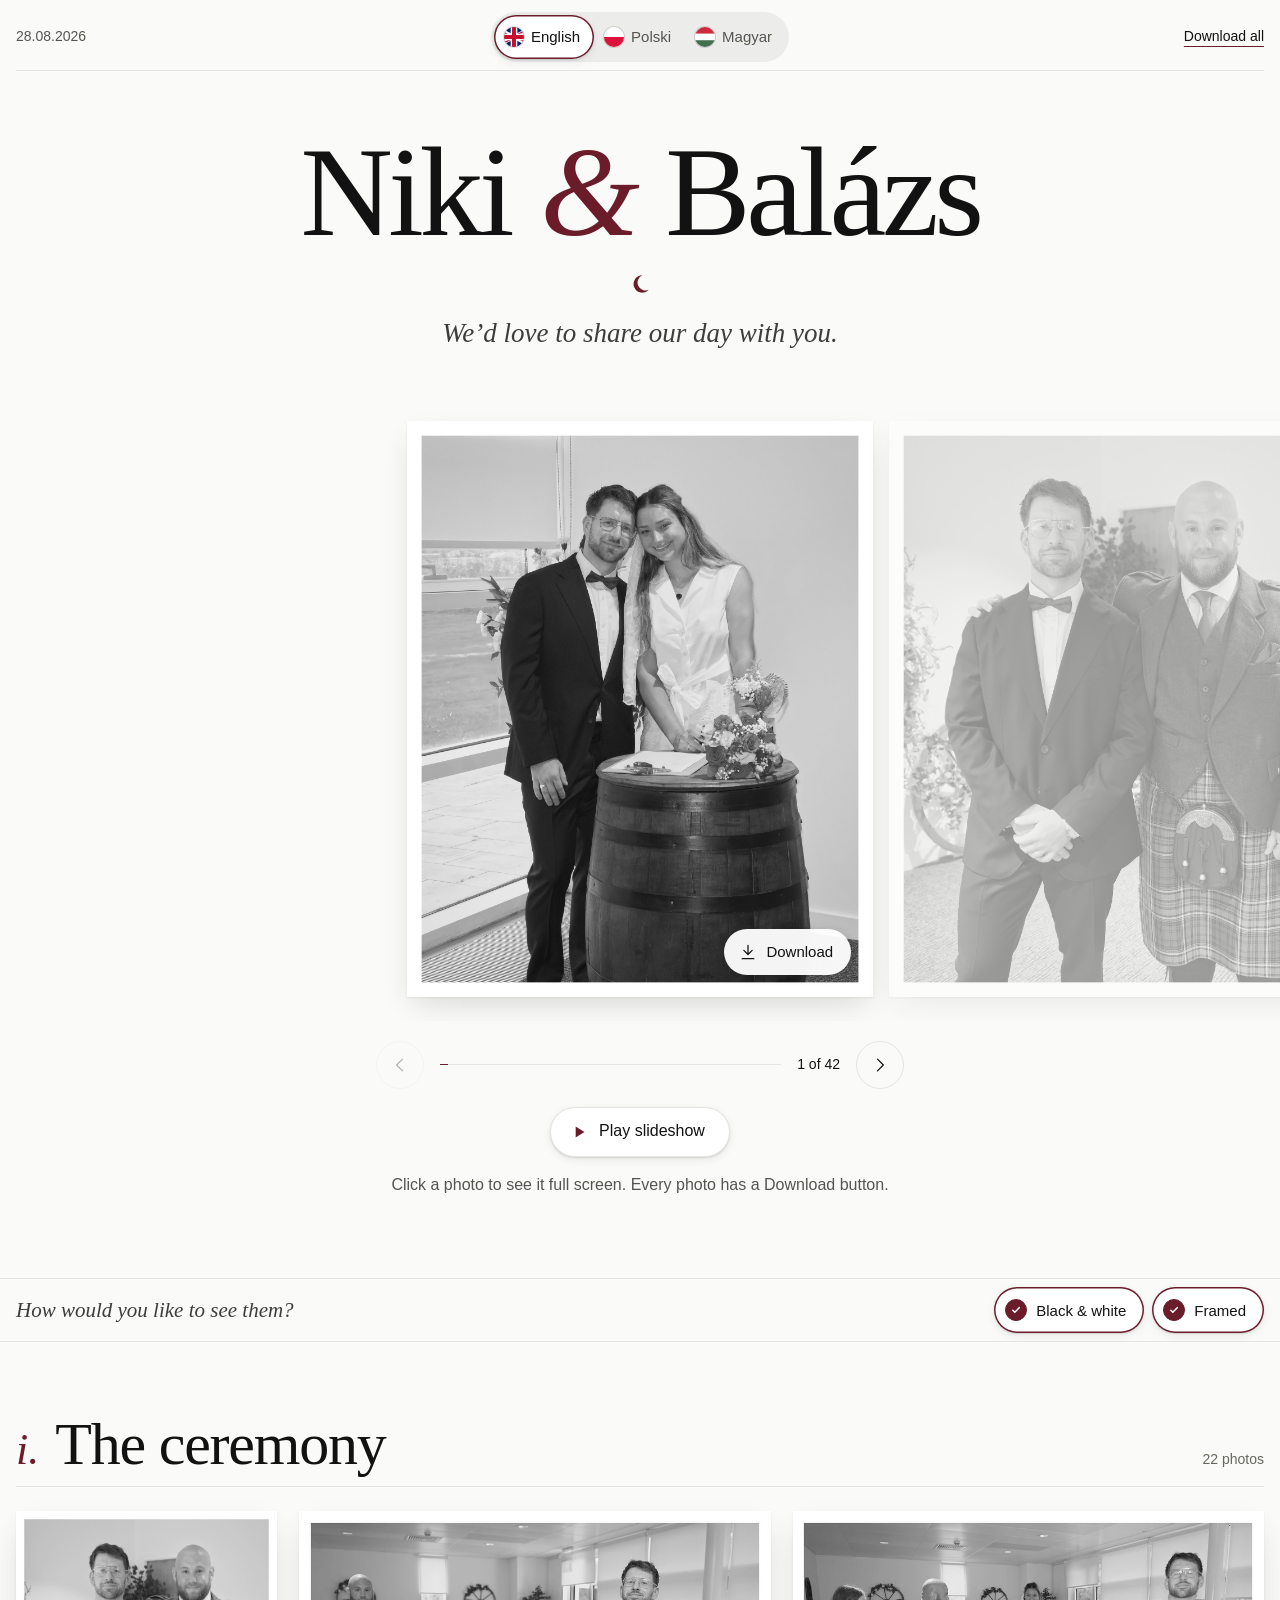
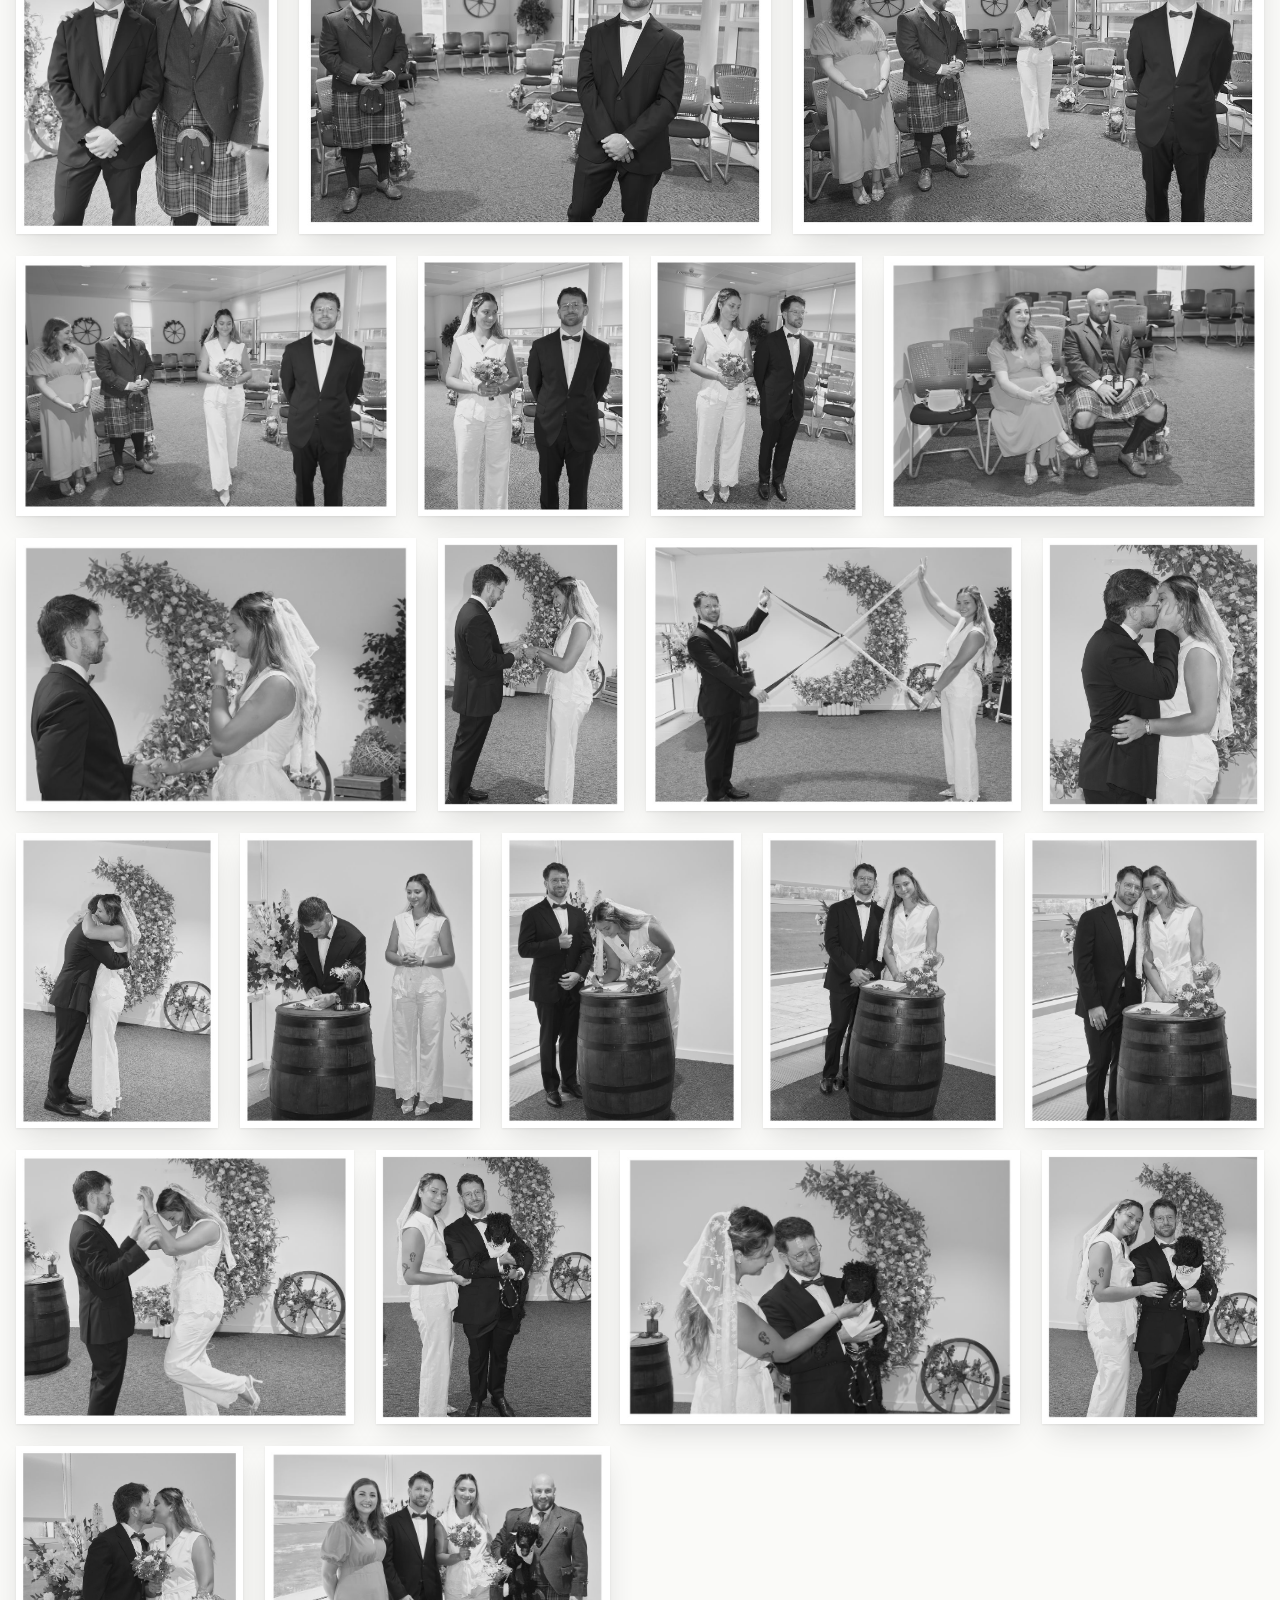
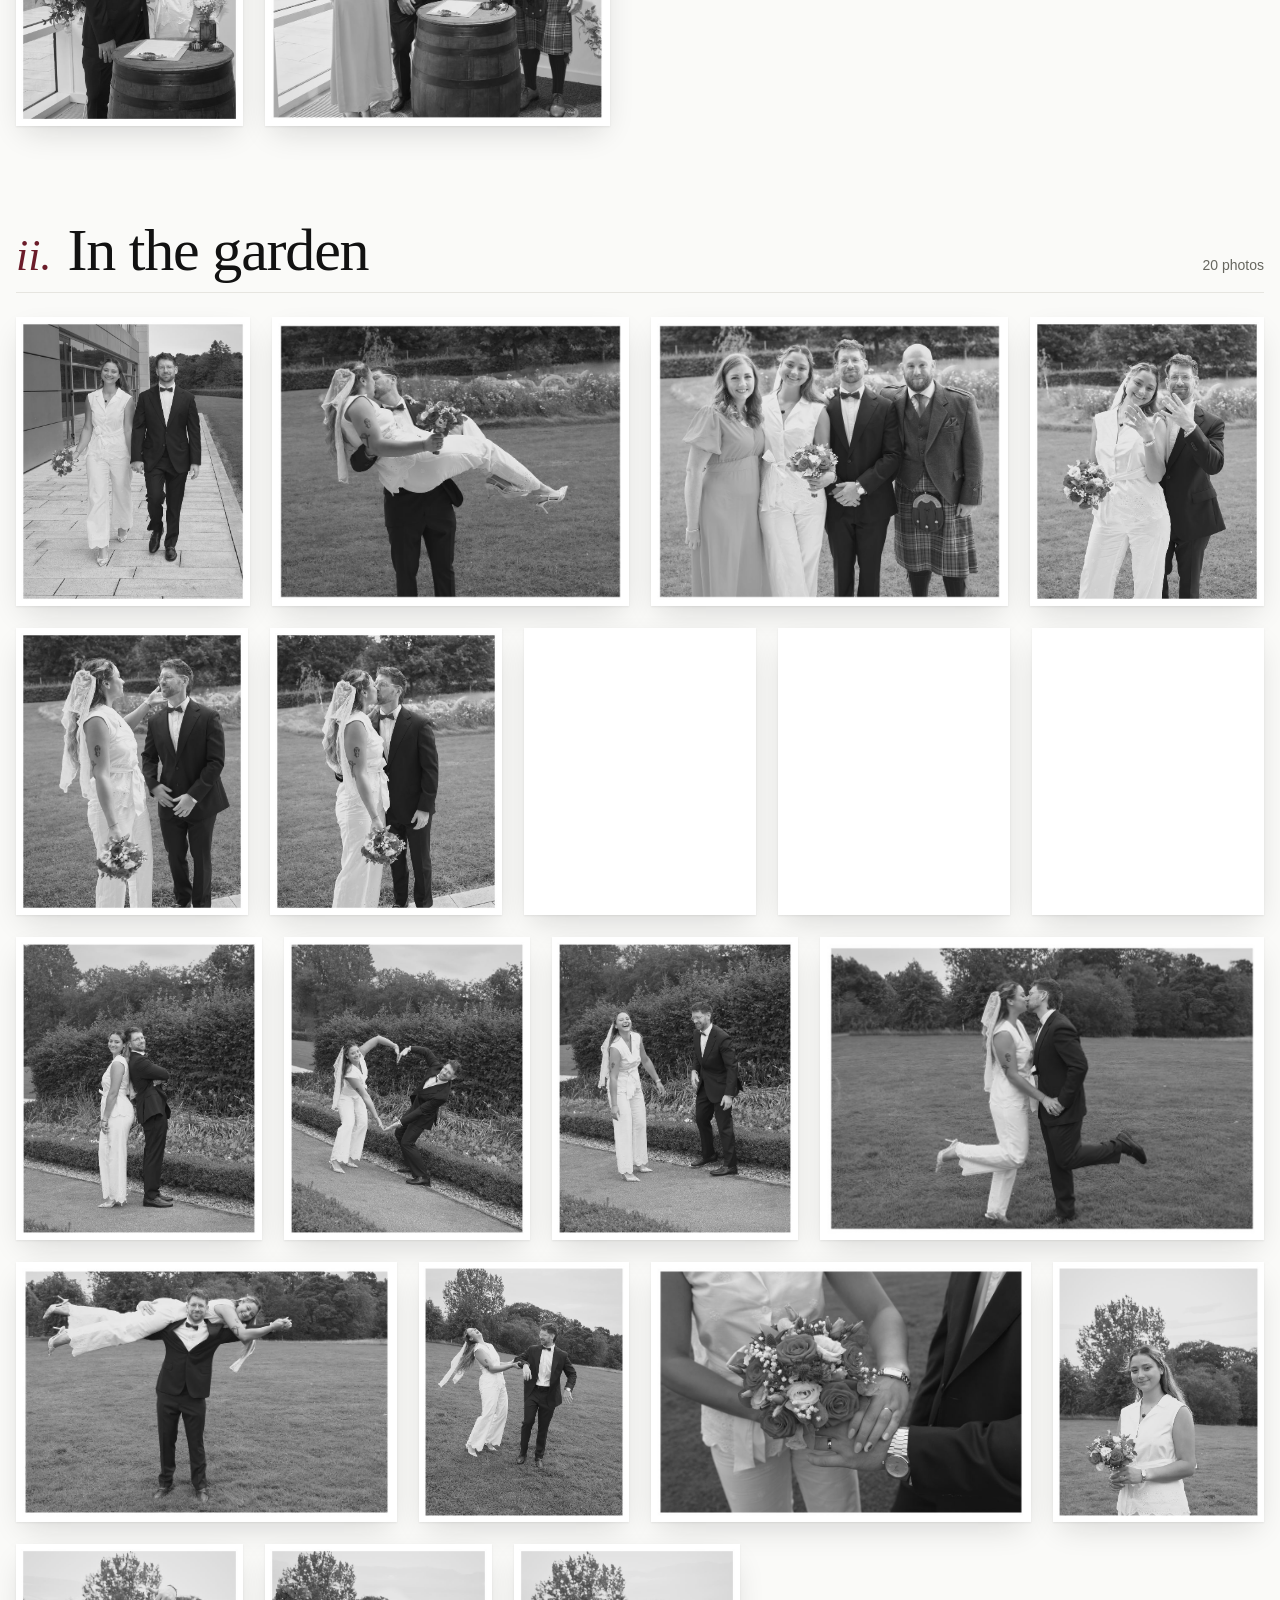
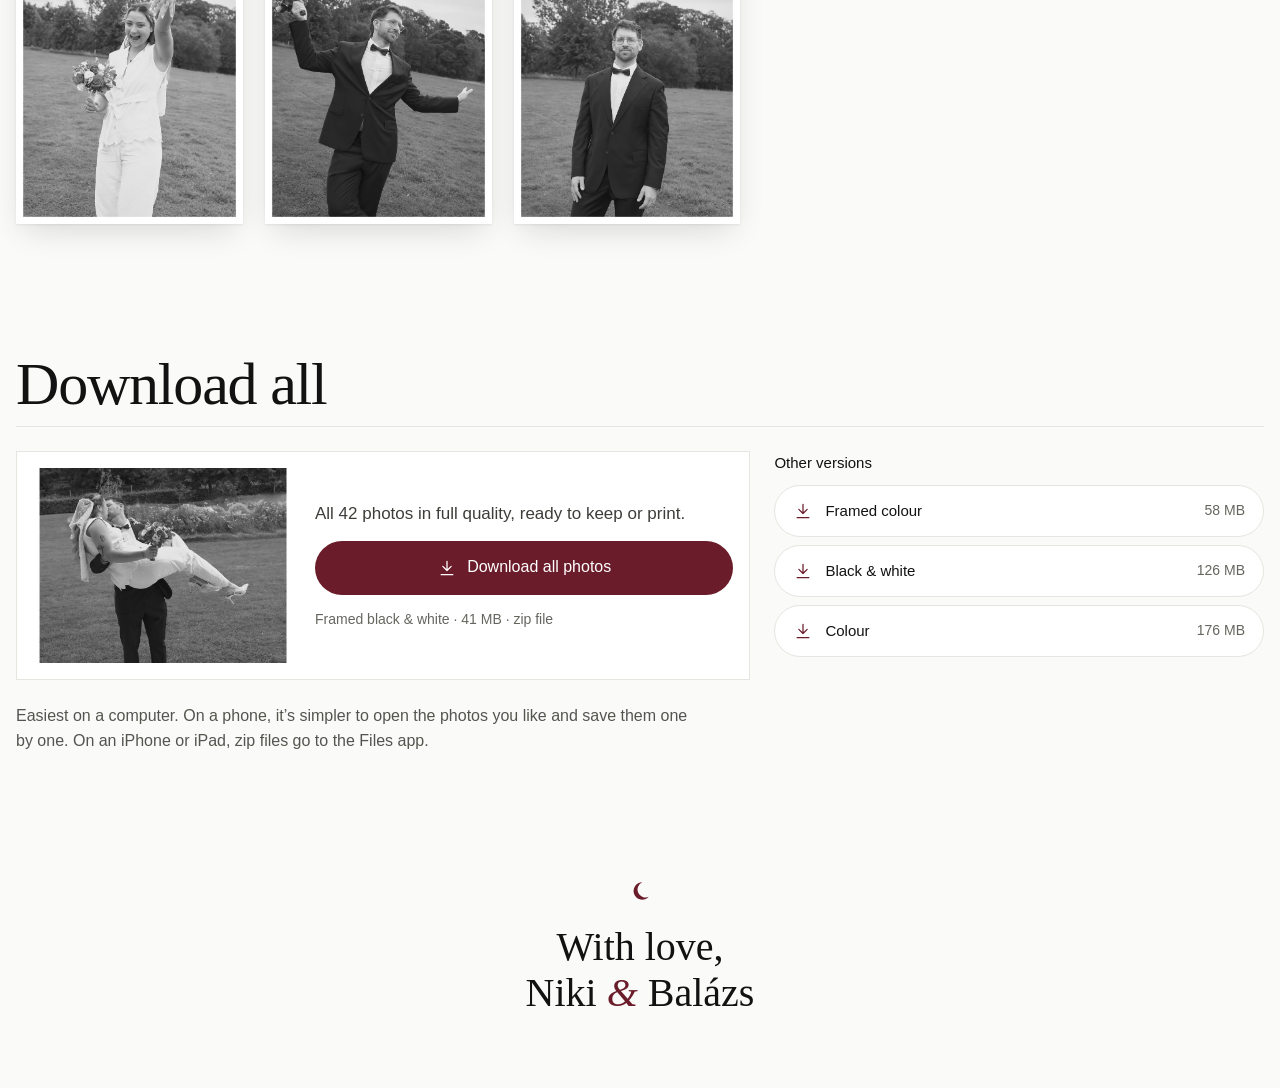
==== index.html @ 986a3e04 "Apply expert review: B&W prints by default, slideshow, fixes Design and usability (from the UX revie" ====
<!doctype html>
<html lang="en">
<head>
  <meta charset="utf-8">
  <meta name="viewport" content="width=device-width, initial-scale=1">
  <title>Niki & Balázs</title>
  <meta name="description" content="Photos from our wedding · Zdjęcia z naszego ślubu · Esküvői képeink">
  <meta name="robots" content="noindex, nofollow">
  <meta name="theme-color" content="#fafaf8">

  <meta property="og:type" content="website">
  <meta property="og:title" content="Niki & Balázs · 28.08.2026">
  <meta property="og:description" content="Photos from our wedding · Zdjęcia z naszego ślubu · Esküvői képeink">
  <meta property="og:image" content="https://morvaybalazs.github.io/wedding-gallery/assets/share.jpg">
  <meta name="twitter:card" content="summary_large_image">

  <link rel="icon" href="assets/favicon.svg" type="image/svg+xml">
  <link rel="preconnect" href="https://api.fontshare.com" crossorigin>
  <link rel="preconnect" href="https://cdn.fontshare.com" crossorigin>
  <!-- Fonts load without holding up the page; until then the Didot/Helvetica fallbacks show. -->
  <link rel="stylesheet" href="https://api.fontshare.com/v2/css?f[]=boska@300,301,400,401&f[]=switzer@300,400,500&display=swap" media="print" onload="this.media='all'">
  <link rel="stylesheet" href="assets/style.css">
  <script src="assets/i18n.js" defer></script>
  <script src="assets/app.js" defer></script>
</head>
<body>
  <header class="intro">
    <div class="meta">
      <span class="meta-date" data-i18n="date">28.08.2026</span>
      <div class="langs" id="langs" role="group" data-i18n-aria="language" aria-label="Language"></div>
      <a href="#download-all" class="meta-link" data-i18n="downloadAllLink">Download all</a>
    </div>
    <h1>Niki <em>&amp;</em> Balázs</h1>
    <svg class="moon" viewBox="0 0 24 24" aria-hidden="true"><path d="M14.5 2.5a9.5 9.5 0 1 0 7 15.9A8 8 0 0 1 14.5 2.5z"/></svg>
    <p class="lede" data-i18n="lede">We’d love to share our day with you.</p>
  </header>

  <section class="highlights" data-i18n-aria="carousel" aria-label="All photos, one at a time">
    <div class="carousel" id="carousel" tabindex="0"></div>
    <div class="carousel-nav">
      <button class="round" id="prev" data-i18n-aria="prev" aria-label="Previous photo">
        <svg viewBox="0 0 24 24" aria-hidden="true"><path d="M15 5l-7 7 7 7"/></svg>
      </button>
      <div class="progress"><span id="progress"></span></div>
      <span class="count" id="carousel-count"></span>
      <button class="round" id="next" data-i18n-aria="next" aria-label="Next photo">
        <svg viewBox="0 0 24 24" aria-hidden="true"><path d="M9 5l7 7-7 7"/></svg>
      </button>
    </div>
    <div class="carousel-actions">
      <button class="play-btn" id="play-all" type="button">
        <svg viewBox="0 0 24 24" aria-hidden="true"><path class="fill" d="M8 5.5v13l10.5-6.5z"/></svg>
        <span data-i18n="playSlideshow">Play slideshow</span>
      </button>
    </div>
    <p class="hint" id="hint"></p>
  </section>

  <div class="bar">
    <div class="bar-inner">
      <span class="bar-label" data-i18n="viewQuestion">How would you like to see them?</span>
      <div class="controls" data-controls></div>
    </div>
  </div>

  <main id="gallery"></main>

  <section class="take-home" id="download-all" hidden>
    <div class="chapter-head">
      <h2 data-i18n="downloadHeading">Download all</h2>
    </div>
    <div class="take-home-body">
      <a class="zip-main" id="zip-main" download>
        <img id="zip-main-img" alt="" loading="lazy">
        <span class="zip-main-text">
          <span class="take-home-lede" id="download-lede"></span>
          <span class="zip-go">
            <svg viewBox="0 0 24 24" aria-hidden="true"><path d="M12 4v11m-5-5 5 5 5-5M5 20h14"/></svg>
            <span data-i18n="downloadAllPhotos">Download all photos</span>
          </span>
          <span class="zip-meta" id="zip-main-meta"></span>
        </span>
      </a>
      <div class="zip-others">
        <p class="other-label" data-i18n="otherVersions">Other versions</p>
        <div class="zip-list" id="zip-list"></div>
      </div>
    </div>
    <p class="small" data-i18n="downloadNote"></p>
  </section>

  <footer class="outro">
    <svg class="moon" viewBox="0 0 24 24" aria-hidden="true"><path d="M14.5 2.5a9.5 9.5 0 1 0 7 15.9A8 8 0 0 1 14.5 2.5z"/></svg>
    <p class="sign"><span data-i18n="signOff">With love,</span><br>Niki <em>&amp;</em> Balázs</p>
  </footer>

  <dialog class="viewer" id="viewer" data-i18n-aria="viewer" aria-label="Photo viewer">
    <div class="viewer-top">
      <span class="count" id="viewer-count"></span>
      <button class="text-btn play" id="play" type="button" aria-pressed="false">
        <svg class="icon-play" viewBox="0 0 24 24" aria-hidden="true"><path class="fill" d="M8 5.5v13l10.5-6.5z"/></svg>
        <svg class="icon-pause" viewBox="0 0 24 24" aria-hidden="true"><path class="fill" d="M7 5h3.5v14H7zM13.5 5H17v14h-3.5z"/></svg>
        <span id="play-label"></span>
      </button>
      <button class="text-btn" id="close" type="button"><span data-i18n="close">Close</span>
        <svg viewBox="0 0 24 24" aria-hidden="true"><path d="M6 6l12 12M18 6 6 18"/></svg>
      </button>
    </div>
    <div class="viewer-controls controls" data-controls></div>
    <div class="viewer-stage">
      <img id="viewer-img" alt="">
    </div>
    <div class="viewer-bottom">
      <button class="round big" id="viewer-prev" data-i18n-aria="prev" aria-label="Previous photo">
        <svg viewBox="0 0 24 24" aria-hidden="true"><path d="M15 5l-7 7 7 7"/></svg>
      </button>
      <button class="download" id="download" type="button">
        <svg viewBox="0 0 24 24" aria-hidden="true"><path d="M12 4v11m-5-5 5 5 5-5M5 20h14"/></svg>
        <span data-i18n="downloadPhoto">Download photo</span>
      </button>
      <button class="round big" id="viewer-next" data-i18n-aria="next" aria-label="Next photo">
        <svg viewBox="0 0 24 24" aria-hidden="true"><path d="M9 5l7 7-7 7"/></svg>
      </button>
    </div>
  </dialog>

  <div class="toast" id="toast" role="status" aria-live="polite"></div>
</body>
</html>
---- assets/style.css ----
/* Gallery Print: white room, black suit, one burgundy accent from the bow ties. */

:root {
  --paper: #fafaf8;
  --ink: #121212;
  --body: #3d3d39;
  --muted: #55554f;
  --stone: #66665f;
  --line: #e6e5e0;
  --track: rgba(18, 18, 18, .06);
  --wine: #6b1c2a;
  --wine-dark: #561522;
  --display: "Boska", "Didot", "Bodoni 72", Georgia, serif;
  --text: "Switzer", "Helvetica Neue", Arial, sans-serif;
  --row: 280px;
  --gap: 10px;
  --lift: 0 1px 2px rgba(18, 18, 18, .12), 0 3px 10px rgba(18, 18, 18, .07);
  --print: 0 1px 2px rgba(18, 18, 18, .07), 0 12px 30px -8px rgba(18, 18, 18, .16);
  color-scheme: light;
}

* { box-sizing: border-box; }

html { -webkit-text-size-adjust: 100%; }

body {
  margin: 0;
  background: var(--paper);
  color: var(--ink);
  font: 400 16px/1.55 var(--text);
  -webkit-font-smoothing: antialiased;
}

button { font: inherit; color: inherit; -webkit-tap-highlight-color: transparent; }

svg { width: 20px; height: 20px; fill: none; stroke: currentColor; stroke-width: 1.5; stroke-linecap: round; stroke-linejoin: round; flex: none; }
svg .fill { fill: currentColor; stroke: none; }

em { font-style: italic; color: var(--wine); }

.moon { width: 22px; height: 22px; fill: var(--wine); stroke: none; }

/* ---------- Intro ---------- */

.intro {
  max-width: 1400px;
  margin: 0 auto;
  padding: 12px 16px clamp(32px, 5vh, 56px);
  text-align: center;
}

.meta {
  display: grid;
  grid-template-columns: 1fr auto 1fr;
  align-items: center;
  gap: 12px;
  padding-bottom: 8px;
  border-bottom: 1px solid var(--line);
  font-size: 14px;
  font-weight: 500;
  white-space: nowrap;
}
.meta-date { justify-self: start; color: var(--muted); }
.meta-link {
  justify-self: end;
  display: inline-flex;
  align-items: center;
  min-height: 44px;
  color: var(--ink);
  text-decoration: underline;
  text-decoration-color: var(--wine);
  text-decoration-thickness: 1px;
  text-underline-offset: 5px;
}

/* Language: three visible choices, flag + name, one tap. */
.langs {
  display: inline-flex;
  border-radius: 999px;
  padding: 3px;
  background: var(--track);
}
.langs button {
  display: inline-flex;
  align-items: center;
  gap: 7px;
  min-height: 44px;
  padding: 0 14px 0 10px;
  border: 0;
  border-radius: 999px;
  background: transparent;
  font-size: 15px;
  font-weight: 400;
  color: var(--muted);
  cursor: pointer;
  transition: background .25s, color .25s, box-shadow .25s;
}
.langs button[aria-pressed="true"] {
  background: #fff;
  color: var(--ink);
  font-weight: 500;
  box-shadow: var(--lift), inset 0 0 0 1.5px var(--wine);
}
.langs img {
  width: 20px;
  height: 20px;
  border-radius: 50%;
  object-fit: cover;
  box-shadow: 0 0 0 1px rgba(18, 18, 18, .14);
}

h1 {
  margin: clamp(36px, 7vh, 88px) 0 clamp(14px, 2.4vh, 24px);
  font: 300 clamp(58px, 10vw, 140px)/.92 var(--display);
  letter-spacing: -.035em;
}
h1 em { font-weight: 300; padding: 0 .02em; }

.lede {
  margin: 12px 0 0;
  font: italic 300 clamp(21px, 2.4vw, 27px)/1.35 var(--display);
  color: var(--body);
}

/* ---------- Carousel: sideways only, one photo per swipe, the next one peeks in ---------- */

.carousel {
  --slide-h: clamp(360px, 64vh, 760px);
  display: flex;
  align-items: center;
  height: var(--slide-h);
  gap: 16px;
  overflow-x: auto;
  overflow-y: hidden; /* up/down swipes always scroll the page */
  overscroll-behavior-x: contain;
  scroll-snap-type: x mandatory;
  scroll-behavior: smooth;
  scrollbar-width: none;
  outline: none;
}
.carousel::-webkit-scrollbar { display: none; }

.slide {
  position: relative;
  flex: none;
  width: min(calc(var(--r) * var(--slide-h)), 84vw);
  aspect-ratio: var(--r);
  scroll-snap-align: center;
  scroll-snap-stop: always;
  background: var(--line);
  transition: opacity .5s ease;
}
.slide:not(.current) { opacity: .45; }

.slide-open {
  display: block;
  width: 100%;
  height: 100%;
  padding: 0;
  border: 0;
  background: none;
  cursor: zoom-in;
}

.card-dl {
  position: absolute;
  right: 12px;
  bottom: 12px;
  display: inline-flex;
  align-items: center;
  gap: 8px;
  min-height: 46px;
  padding: 0 18px 0 14px;
  border: 0;
  border-radius: 999px;
  background: rgba(255, 255, 255, .95);
  color: var(--ink);
  font-size: 15px;
  font-weight: 500;
  box-shadow: 0 2px 10px rgba(18, 18, 18, .16);
  cursor: pointer;
  transition: background .2s, color .2s, opacity .3s;
}
.slide:not(.current) .card-dl { opacity: 0; pointer-events: none; }
.is-framed .card-dl { right: 22px; bottom: 22px; }

.slide img, .tile img {
  display: block;
  width: 100%;
  height: 100%;
  object-fit: cover;
  transition: opacity .6s ease;
}
img[data-id]:not(.loaded) { opacity: 0; }

.carousel-nav {
  display: flex;
  align-items: center;
  gap: 16px;
  max-width: 560px;
  margin: 20px auto 0;
  padding: 0 16px;
}

.progress { flex: 1; height: 1px; background: var(--line); }
.progress span {
  display: block;
  height: 100%;
  width: 0;
  background: var(--wine);
  transition: width .5s ease;
}

.count {
  font-size: 14px;
  font-weight: 500;
  font-variant-numeric: tabular-nums;
  white-space: nowrap;
}

.round {
  display: grid;
  place-items: center;
  width: 48px;
  height: 48px;
  flex: none;
  border: 1px solid var(--line);
  border-radius: 50%;
  background: var(--paper);
  cursor: pointer;
  transition: border-color .2s;
}
.round:disabled { opacity: .3; cursor: default; }

.carousel-actions { display: flex; justify-content: center; margin-top: 18px; padding: 0 16px; }

.play-btn {
  display: inline-flex;
  align-items: center;
  gap: 10px;
  min-height: 50px;
  padding: 0 24px 0 18px;
  border: 1px solid var(--line);
  border-radius: 999px;
  background: #fff;
  font-size: 16px;
  font-weight: 500;
  box-shadow: var(--lift);
  cursor: pointer;
  transition: border-color .2s;
}
.play-btn svg { color: var(--wine); }

.hint {
  max-width: 560px;
  margin: 16px auto 0;
  padding: 0 16px;
  text-align: center;
  font-size: 16px;
  color: var(--muted);
}

/* ---------- Black & white / Framed switches ---------- */

.bar {
  position: sticky;
  top: 0;
  z-index: 5;
  margin-top: clamp(48px, 9vh, 96px);
  background: var(--paper);
  border-top: 1px solid var(--line);
  border-bottom: 1px solid var(--line);
}

.bar-inner {
  max-width: 1400px;
  margin: 0 auto;
  padding: 8px 16px;
  display: flex;
  align-items: center;
  justify-content: space-between;
  gap: 8px 20px;
  flex-wrap: wrap;
}

.bar-label { font: italic 300 21px/1.2 var(--display); color: var(--body); }

.controls { display: flex; gap: 8px; flex-wrap: wrap; justify-content: center; }

.chip {
  display: inline-flex;
  align-items: center;
  gap: 9px;
  min-height: 46px;
  padding: 0 18px 0 11px;
  border: 0;
  border-radius: 999px;
  background: var(--track);
  font-size: 15px;
  color: var(--body);
  cursor: pointer;
  transition: background .25s, box-shadow .25s;
}
.chip .tick {
  display: grid;
  place-items: center;
  width: 22px;
  height: 22px;
  border: 1.5px solid #9a9a93;
  border-radius: 50%;
  background: #fff;
  transition: background .2s, border-color .2s;
}
.chip .tick svg { width: 14px; height: 14px; stroke: #fff; stroke-width: 2.6; opacity: 0; }
.chip[aria-checked="true"] {
  background: #fff;
  color: var(--ink);
  font-weight: 500;
  box-shadow: var(--lift), inset 0 0 0 1.5px var(--wine);
}
.chip[aria-checked="true"] .tick { background: var(--wine); border-color: var(--wine); }
.chip[aria-checked="true"] .tick svg { opacity: 1; }

/* ---------- Gallery ---------- */

main {
  max-width: 1400px;
  margin: 0 auto;
  padding: 0 16px;
}

.chapter { padding-top: clamp(52px, 8vh, 88px); }

.chapter-head {
  display: flex;
  align-items: baseline;
  gap: 16px;
  margin: 0 0 24px;
  padding-bottom: 12px;
  border-bottom: 1px solid var(--line);
}
.chapter-head .num {
  font: italic 300 clamp(28px, 4vw, 44px)/1 var(--display);
  color: var(--wine);
}
.chapter-head h2 {
  margin: 0;
  font: 300 clamp(36px, 5vw, 60px)/1 var(--display);
  letter-spacing: -.02em;
}
.chapter-head .n {
  margin-left: auto;
  font-size: 14px;
  color: var(--stone);
}

/* Rows are fitted in app.js so every full row runs edge to edge. */
.rows { --gap-now: var(--gap); }
.row {
  display: flex;
  gap: var(--gap-now);
  margin-bottom: var(--gap-now);
}
.row.last .tile { flex: none; }

.tile {
  flex: var(--r) 1 0;
  min-width: 0;
  padding: 0;
  border: 0;
  background: var(--line);
  cursor: zoom-in;
  overflow: hidden;
}
.tile img { transition: opacity .6s ease, transform .8s cubic-bezier(.2, .7, .2, 1); }

/* Framed copies already carry a white mat; hang them like prints. */
.is-framed .tile, .is-framed .slide { background: #fff; box-shadow: var(--print); }
.is-framed .rows { --gap-now: 22px; }
.is-framed .carousel { padding-block: 24px; height: calc(var(--slide-h) + 48px); }

/* ---------- Download all ---------- */

.take-home {
  max-width: 1400px;
  margin: 0 auto;
  padding: clamp(72px, 12vh, 120px) 16px 0;
  scroll-margin-top: 72px;
}

.take-home-body {
  display: grid;
  grid-template-columns: minmax(0, 1.5fr) minmax(0, 1fr);
  gap: 24px;
  align-items: start;
}

.zip-main {
  display: grid;
  grid-template-columns: minmax(0, 260px) minmax(0, 1fr);
  gap: 22px;
  padding: 16px;
  border: 1px solid var(--line);
  background: #fff;
  color: inherit;
  text-decoration: none;
  transition: border-color .2s;
}
.zip-main img {
  display: block;
  width: 100%;
  aspect-ratio: 4 / 3;
  object-fit: cover;
  background: var(--line);
}
.zip-main-text { display: flex; flex-direction: column; justify-content: center; gap: 14px; }
.take-home-lede { font-size: 17px; line-height: 1.5; color: var(--body); }
.zip-go {
  display: inline-flex;
  align-items: center;
  justify-content: center;
  gap: 10px;
  min-height: 54px;
  padding: 0 24px;
  border-radius: 999px;
  background: var(--wine);
  color: #fff;
  font-size: 16px;
  font-weight: 500;
  transition: background .2s;
}
.zip-meta { font-size: 14px; color: var(--stone); }

.other-label { margin: 0 0 10px; font-size: 15px; font-weight: 500; }
.zip-list { display: flex; flex-direction: column; gap: 8px; }
.zip-link {
  display: flex;
  align-items: center;
  gap: 12px;
  min-height: 52px;
  padding: 0 18px;
  border: 1px solid var(--line);
  border-radius: 999px;
  background: #fff;
  color: var(--ink);
  font-size: 15px;
  text-decoration: none;
  transition: border-color .2s;
}
.zip-link svg { color: var(--wine); }
.zip-link-size { margin-left: auto; color: var(--stone); font-size: 14px; }

.small {
  max-width: 680px;
  margin: 24px 0 0;
  font-size: 16px;
  color: var(--muted);
}

/* ---------- Footer ---------- */

.outro {
  text-align: center;
  padding: clamp(88px, 14vh, 140px) 16px 72px;
}
.sign {
  margin: 14px 0 0;
  font: 300 clamp(28px, 4vw, 40px)/1.15 var(--display);
}

/* ---------- Viewer ---------- */

.viewer {
  position: fixed;
  inset: 0;
  width: 100vw;
  height: 100vh;
  height: 100dvh;
  max-width: none;
  max-height: none;
  margin: 0;
  padding: 0;
  border: 0;
  background: var(--paper);
  color: var(--ink);
  overflow: hidden;
}
.viewer::backdrop { background: var(--paper); }
.viewer[open] { display: flex; flex-direction: column; z-index: 50; }

.viewer-top, .viewer-bottom {
  display: flex;
  align-items: center;
  justify-content: space-between;
  gap: 8px;
  padding: 8px 16px;
}
.viewer-top { padding-top: max(8px, env(safe-area-inset-top)); }
.viewer-top .count { min-width: 64px; }
.viewer-controls { padding: 0 16px 4px; }
.viewer-bottom {
  justify-content: center;
  gap: 12px;
  padding-bottom: max(14px, env(safe-area-inset-bottom));
}

.text-btn {
  display: inline-flex;
  align-items: center;
  gap: 7px;
  min-height: 48px;
  padding: 0 8px 0 12px;
  border: 0;
  background: transparent;
  font-size: 16px;
  font-weight: 500;
  cursor: pointer;
}
.play svg { color: var(--wine); }
.play .icon-pause, .play.is-playing .icon-play { display: none; }
.play.is-playing .icon-pause { display: block; }

/* The single row and column take exactly the space left, so tall photos never run under the buttons. */
.viewer-stage {
  flex: 1;
  min-height: 0;
  display: grid;
  grid-template: minmax(0, 1fr) / minmax(0, 1fr);
  place-items: center;
  padding: 6px 16px;
  touch-action: pan-y pinch-zoom;
}
.viewer-stage img {
  max-width: 100%;
  max-height: 100%;
  object-fit: contain;
  user-select: none;
  -webkit-user-drag: none;
  transition: opacity .3s ease;
}
.viewer-stage img.fading { opacity: 0; }
.is-framed .viewer-stage img { box-shadow: var(--print); }

.download {
  display: inline-flex;
  align-items: center;
  justify-content: center;
  gap: 10px;
  min-height: 56px;
  min-width: 240px;
  padding: 0 26px;
  border: 0;
  border-radius: 999px;
  background: var(--wine);
  color: #fff;
  font-size: 16px;
  font-weight: 500;
  cursor: pointer;
  transition: background .2s;
}
.round.big { width: 56px; height: 56px; }

/* Short tip after tapping Download on an iPhone ("Save Image"). */
.toast {
  position: fixed;
  top: max(14px, env(safe-area-inset-top));
  left: 50%;
  z-index: 100;
  width: max-content;
  max-width: calc(100vw - 32px);
  padding: 12px 18px;
  border-radius: 14px;
  background: var(--ink);
  color: #fff;
  font-size: 15px;
  line-height: 1.4;
  text-align: center;
  box-shadow: 0 8px 24px rgba(18, 18, 18, .2);
  opacity: 0;
  transform: translate(-50%, -12px);
  pointer-events: none;
  transition: opacity .3s, transform .3s;
}
.toast.show { opacity: 1; transform: translate(-50%, 0); }

:focus-visible { outline: 2px solid var(--wine); outline-offset: 3px; }

/* If the photo list can't load, only the message under the strip remains. */
.load-failed .carousel-nav, .load-failed .carousel-actions, .load-failed .bar, .load-failed .meta-link { display: none; }

/* Hover effects only where there is a mouse, so tapped buttons don't stay dark on phones. */
@media (hover: hover) {
  .meta-link:hover { color: var(--wine); }
  .langs button:hover:not([aria-pressed="true"]) { color: var(--ink); }
  .round:hover:not(:disabled) { border-color: var(--ink); }
  .play-btn:hover { border-color: var(--wine); }
  .chip:hover:not([aria-checked="true"]) { background: rgba(18, 18, 18, .1); }
  .card-dl:hover { background: var(--wine); color: #fff; }
  .tile:hover img { transform: scale(1.025); }
  .is-framed .tile:hover img { transform: none; }
  .zip-main:hover { border-color: var(--wine); }
  .zip-main:hover .zip-go, .download:hover { background: var(--wine-dark); }
  .zip-link:hover { border-color: var(--wine); }
}

/* ---------- Phones ---------- */

@media (max-width: 700px) {
  :root { --row: 210px; --gap: 6px; }
  .intro { padding-bottom: 24px; }
  .meta { grid-template-columns: auto auto; justify-content: space-between; row-gap: 6px; }
  .langs { grid-column: 1 / -1; grid-row: 1; justify-self: center; }
  .langs button { padding: 0 12px 0 9px; font-size: 14px; }
  h1 { margin-top: 28px; }
  .carousel { --slide-h: min(64vh, 106vw); gap: 10px; }
  .is-framed .rows { --gap-now: 14px; }
  .bar-inner { justify-content: center; padding: 6px 12px; }
  .bar-label { display: none; }
  .chapter-head .n { display: none; }
  .take-home-body { grid-template-columns: 1fr; }
  .zip-main { grid-template-columns: 1fr; padding: 12px; gap: 14px; }
  .download { flex: 1; min-width: 0; padding: 0 16px; }
  .viewer-bottom { gap: 10px; }
}

@media (max-width: 360px) {
  .langs button { padding: 0 10px 0 8px; gap: 5px; }
  .chip { padding: 0 14px 0 9px; font-size: 14px; }
}

/* Phone turned sideways: give the photo all the height. */
@media (max-height: 500px) {
  .viewer-controls { display: none; }
  .viewer-top { padding-block: 2px; }
  .viewer-bottom { padding-block: 4px; }
  .text-btn { min-height: 44px; }
  .round.big { width: 48px; height: 48px; }
  .download { min-height: 48px; }
}

@media (prefers-reduced-motion: reduce) {
  * { transition: none !important; scroll-behavior: auto !important; }
}
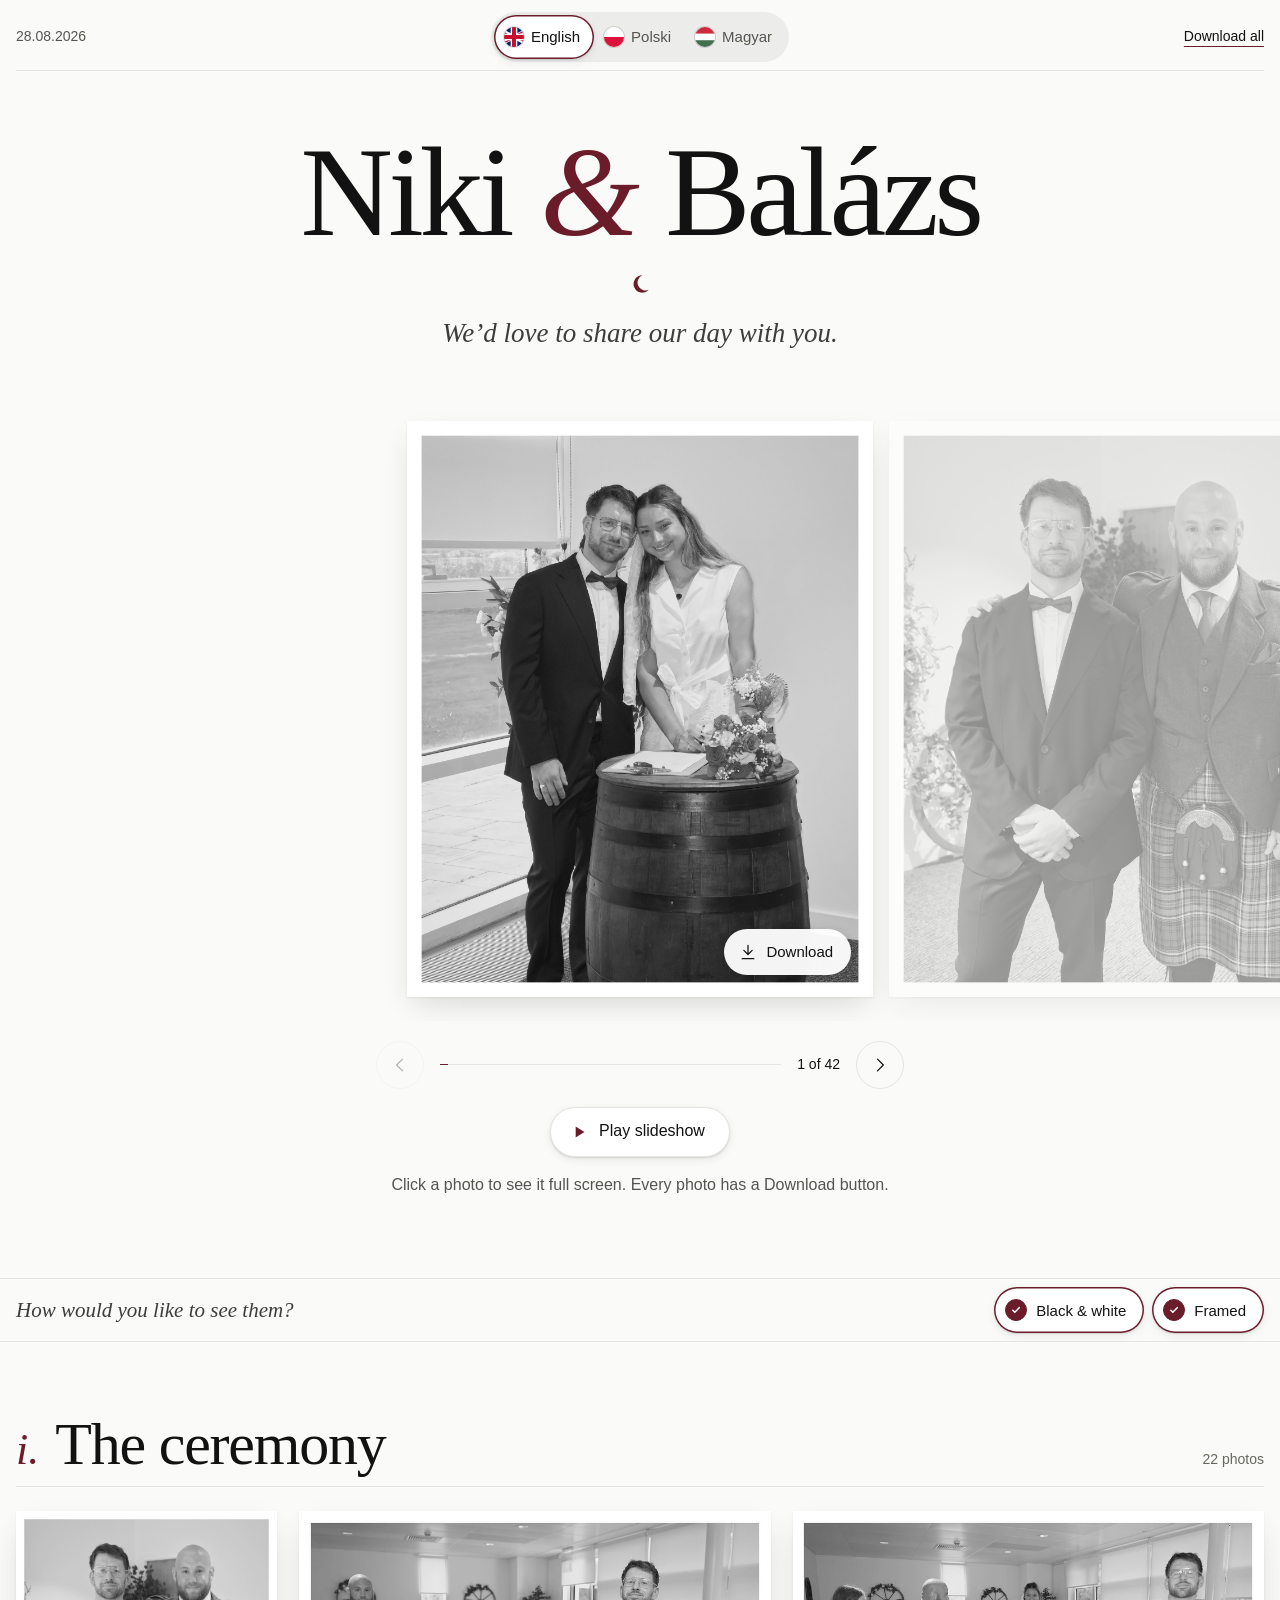
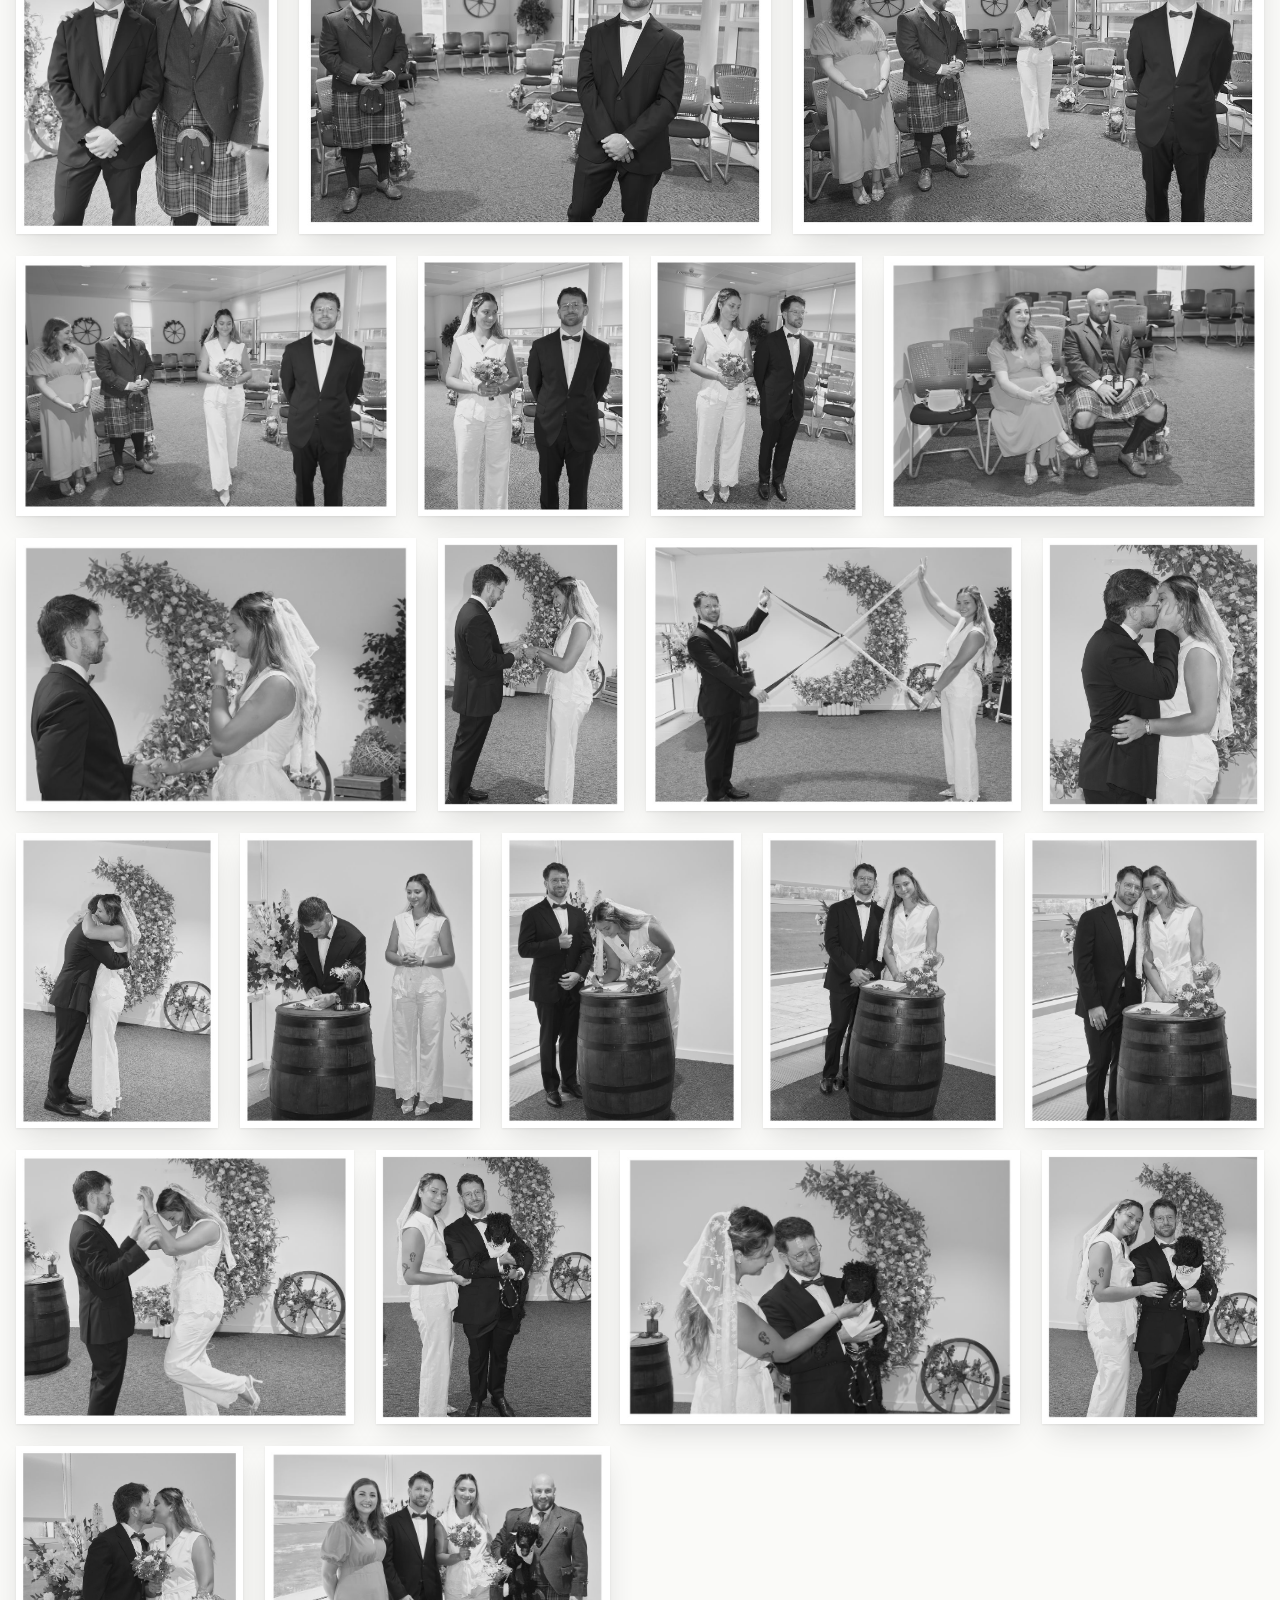
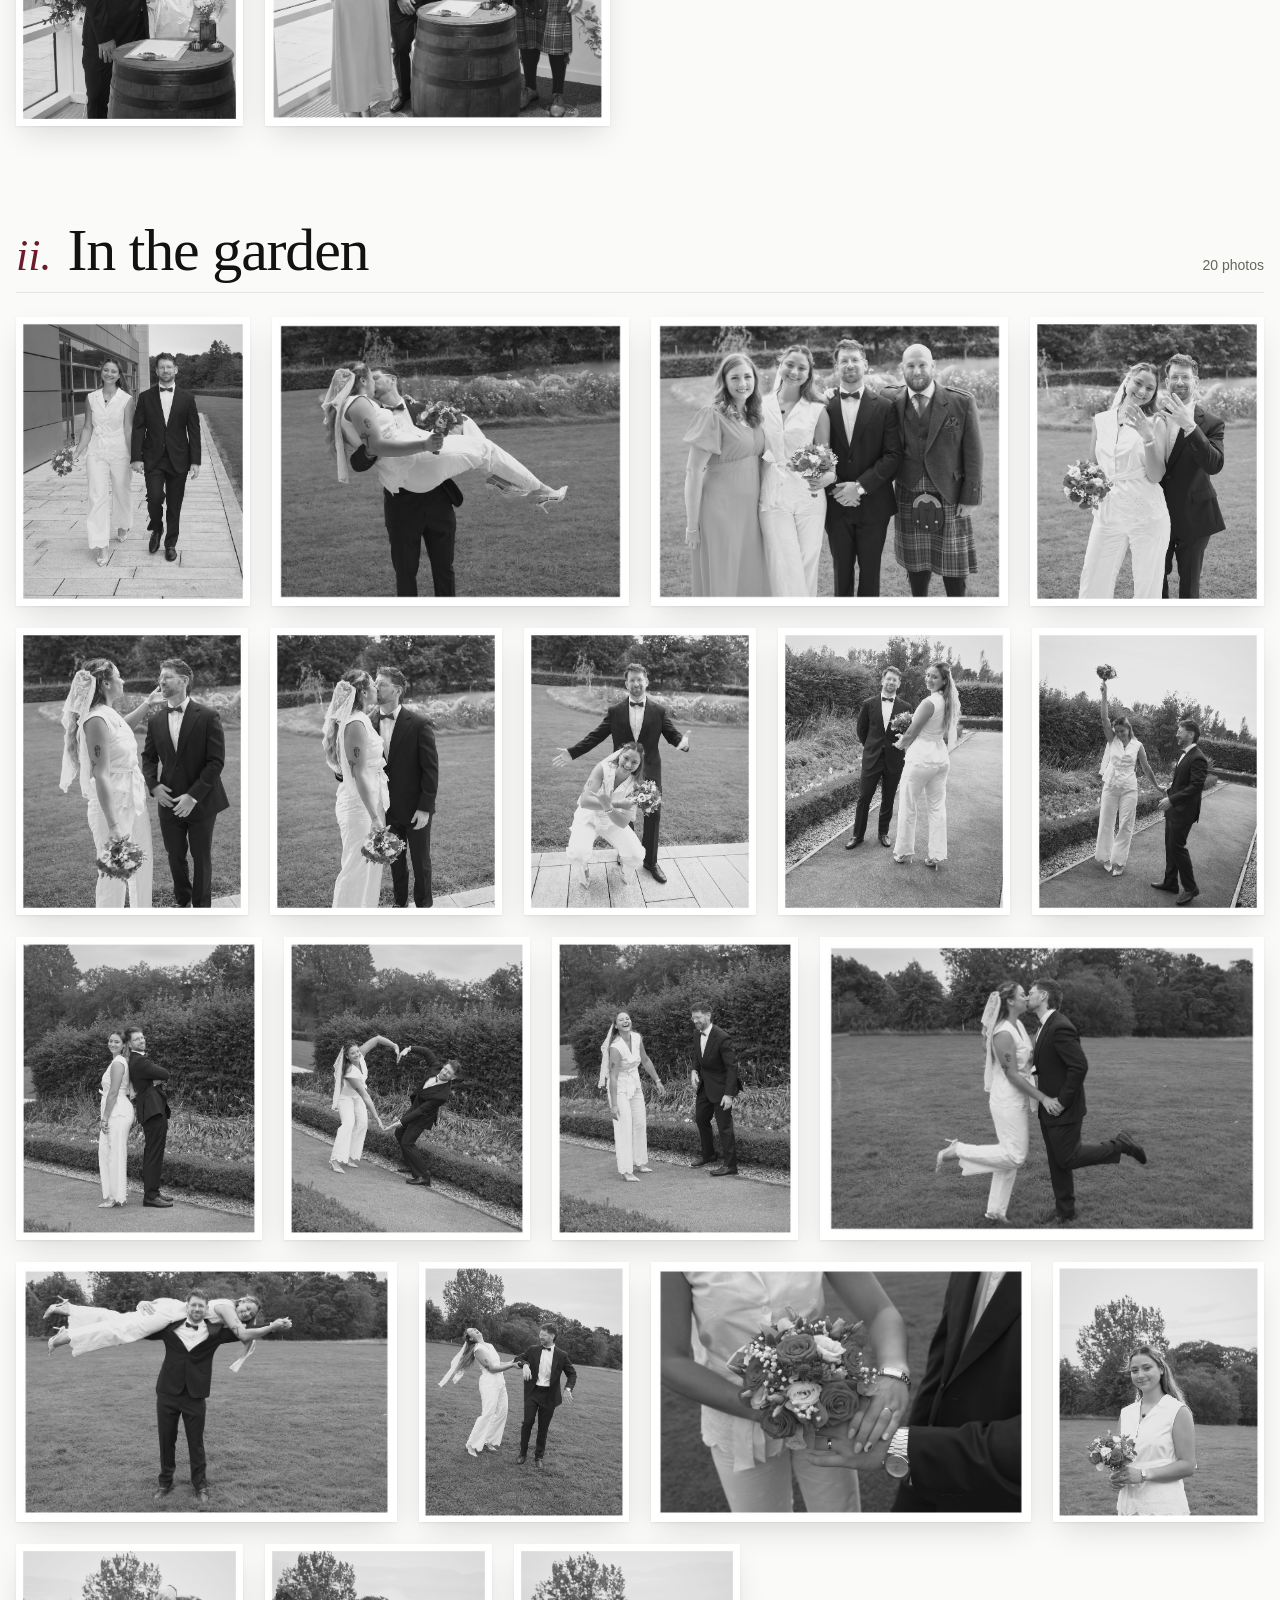
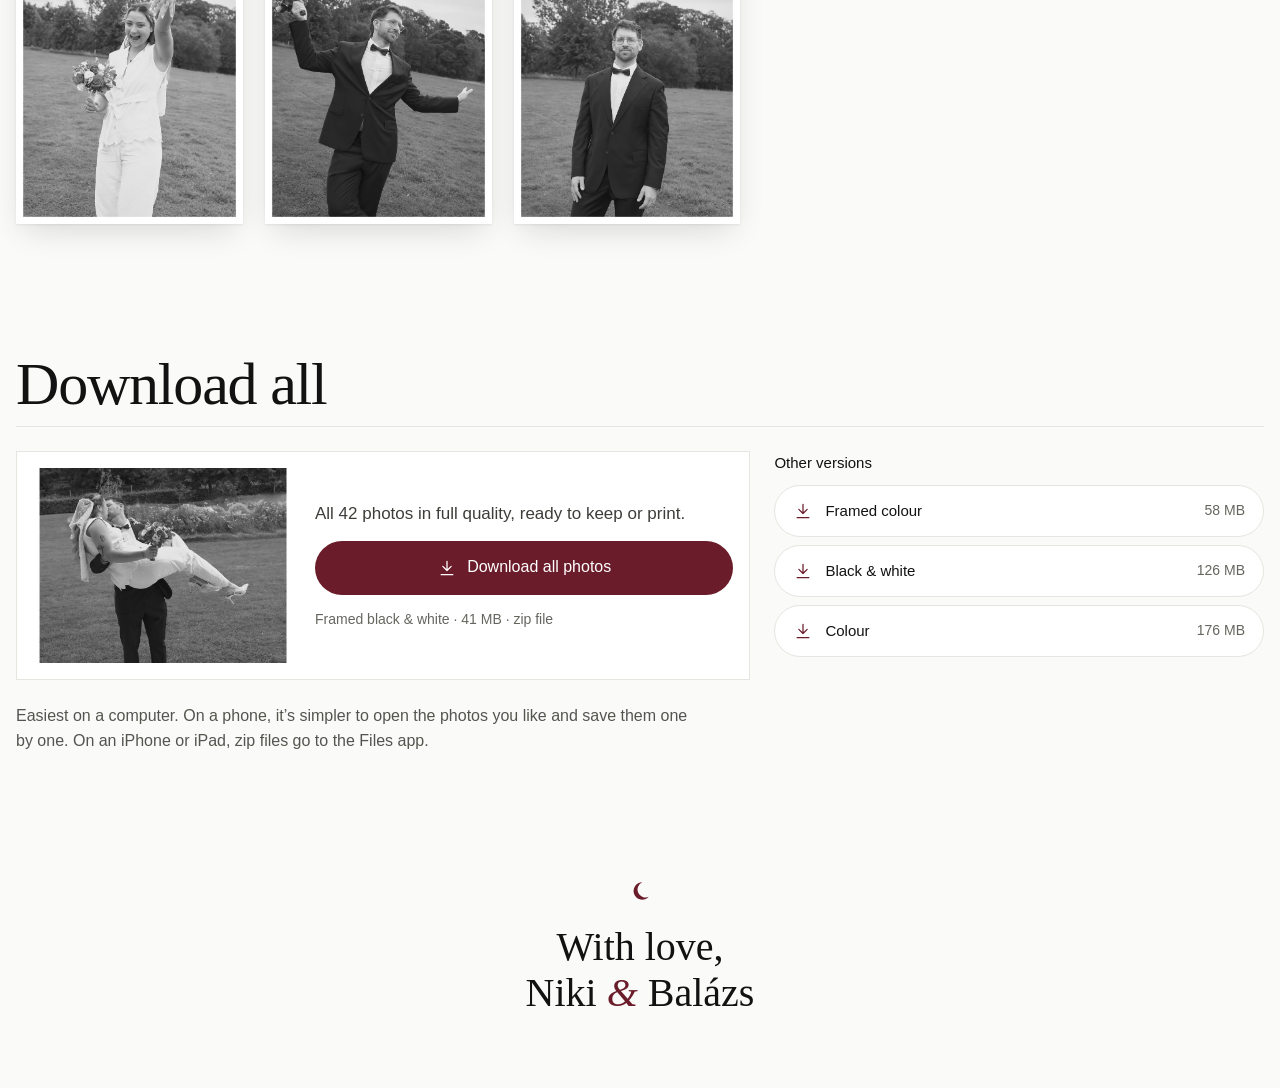
==== commit 07677a2d: "Version asset links so phones fetch new copies after an update GitHub Pages lets browsers cache file" ====
--- a/index.html
+++ b/index.html
@@ -19,9 +19,10 @@
   <link rel="preconnect" href="https://cdn.fontshare.com" crossorigin>
   <!-- Fonts load without holding up the page; until then the Didot/Helvetica fallbacks show. -->
   <link rel="stylesheet" href="https://api.fontshare.com/v2/css?f[]=boska@300,301,400,401&f[]=switzer@300,400,500&display=swap" media="print" onload="this.media='all'">
-  <link rel="stylesheet" href="assets/style.css">
-  <script src="assets/i18n.js" defer></script>
-  <script src="assets/app.js" defer></script>
+  <!-- Bump ?v= on these three files after changing them, so browsers fetch the new copies. -->
+  <link rel="stylesheet" href="assets/style.css?v=6">
+  <script src="assets/i18n.js?v=6" defer></script>
+  <script src="assets/app.js?v=6" defer></script>
 </head>
 <body>
   <header class="intro">
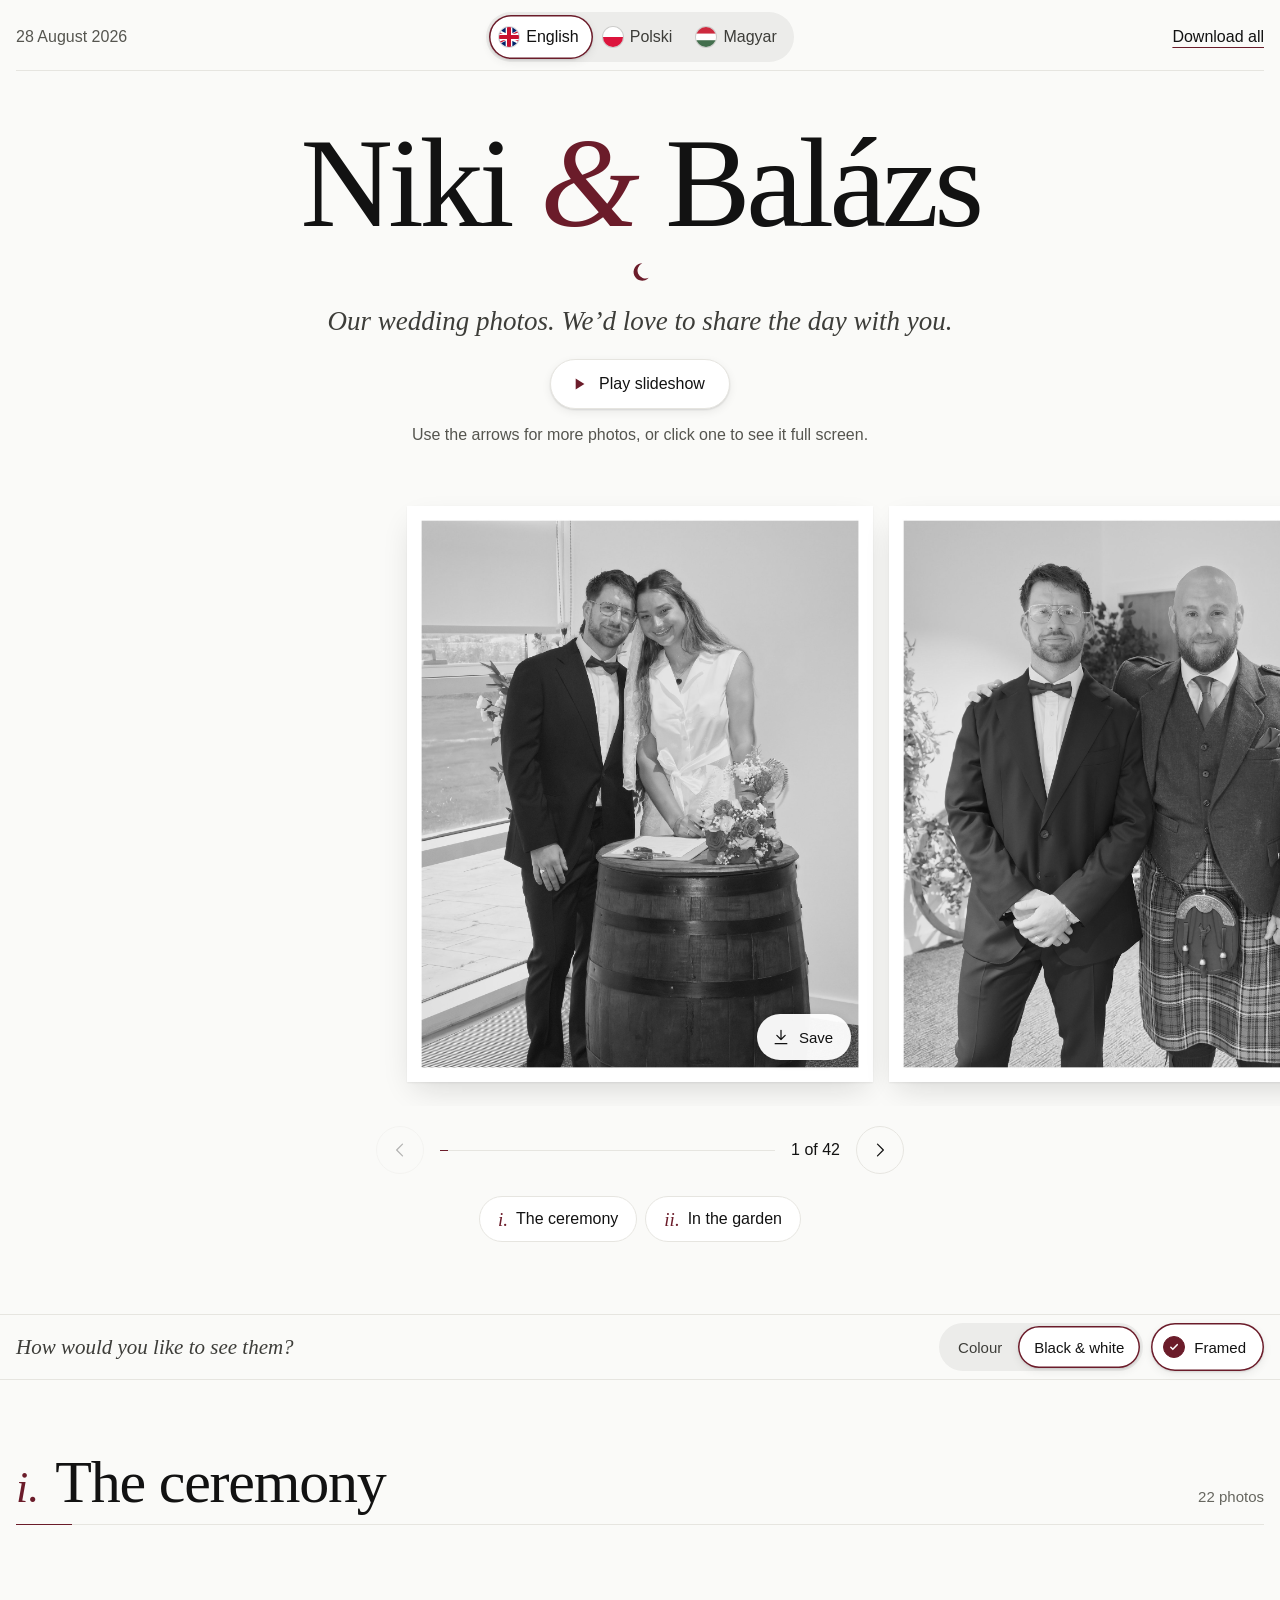
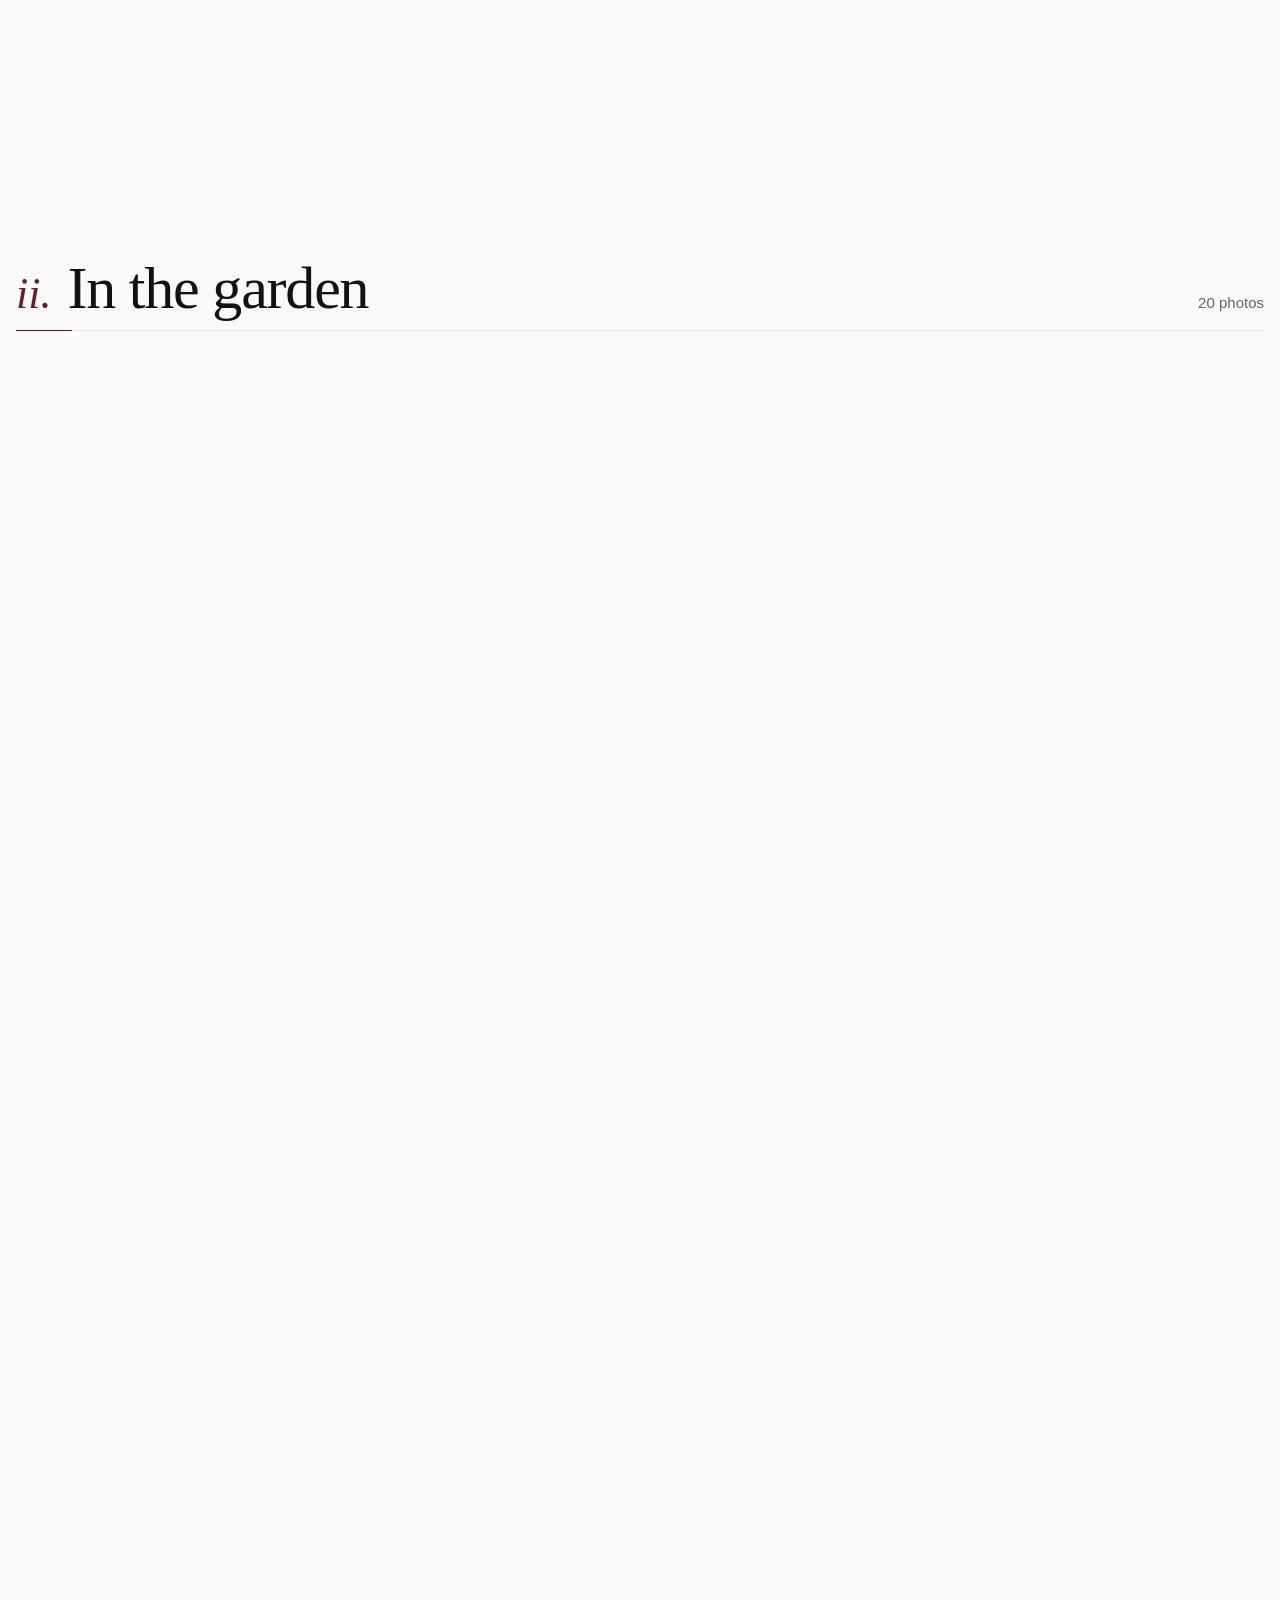
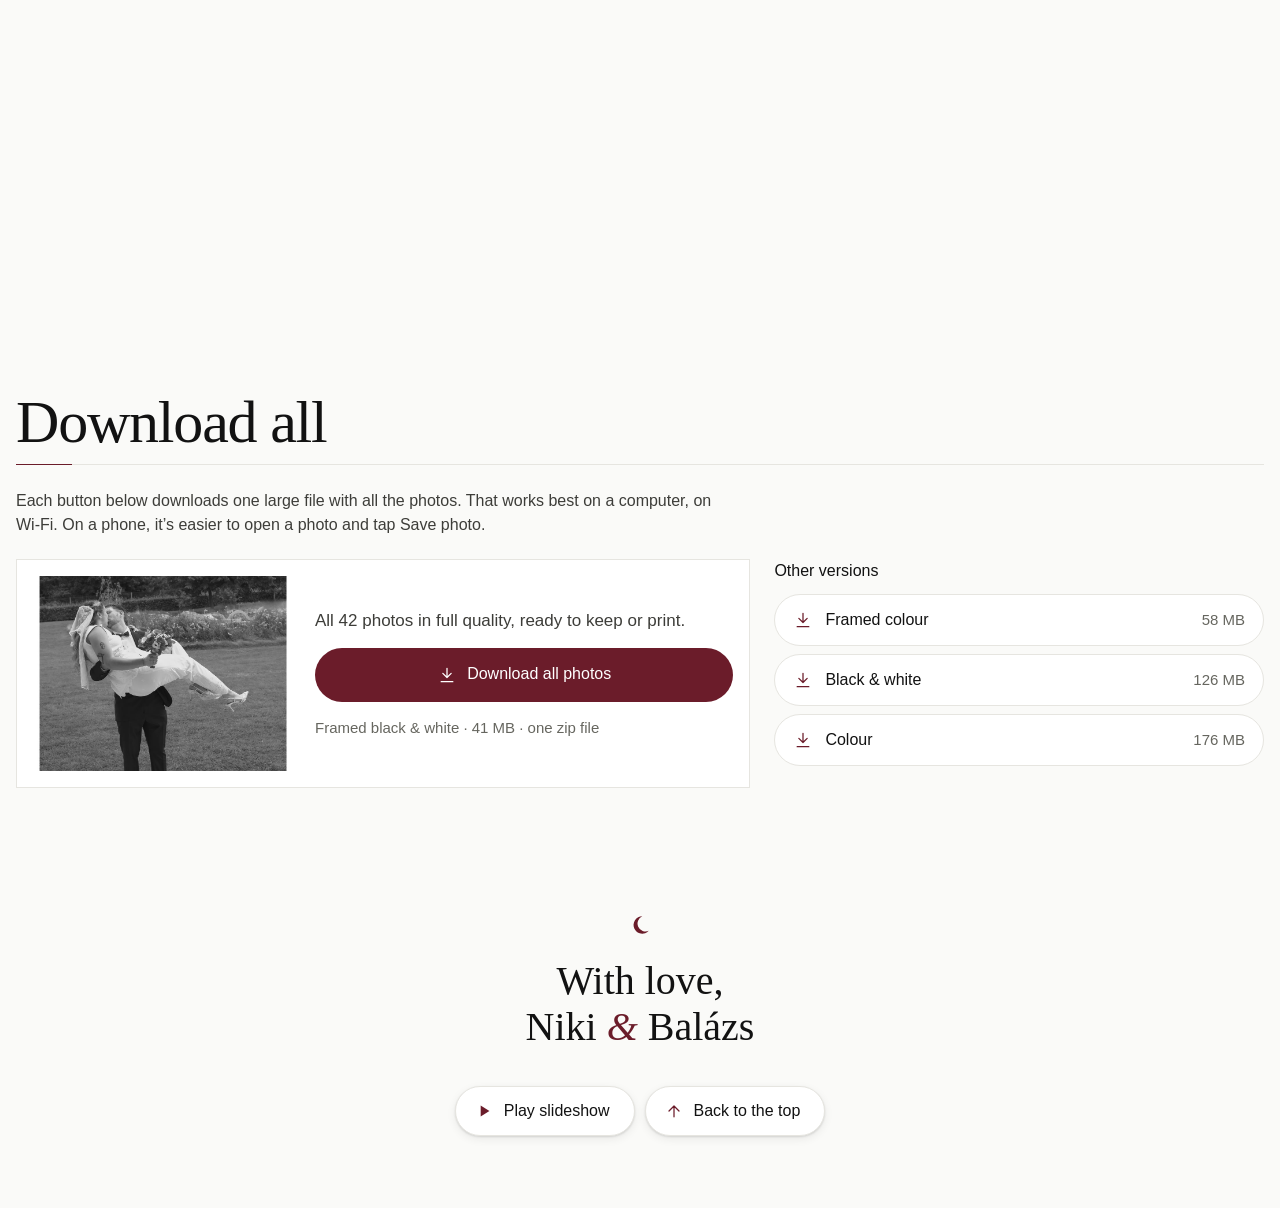
==== commit 4f7f4fc9: "Apply motion and usability reviews Motion (luxury interaction review): - Photo grows out of its tile" ====
--- a/index.html
+++ b/index.html
@@ -15,25 +15,34 @@
   <meta name="twitter:card" content="summary_large_image">
 
   <link rel="icon" href="assets/favicon.svg" type="image/svg+xml">
+  <!-- The first photo starts loading straight away instead of waiting for photos.json. -->
+  <link rel="preload" as="image" href="photos/framed-bw/large/20.jpg" fetchpriority="high">
   <link rel="preconnect" href="https://api.fontshare.com" crossorigin>
   <link rel="preconnect" href="https://cdn.fontshare.com" crossorigin>
   <!-- Fonts load without holding up the page; until then the Didot/Helvetica fallbacks show. -->
   <link rel="stylesheet" href="https://api.fontshare.com/v2/css?f[]=boska@300,301,400,401&f[]=switzer@300,400,500&display=swap" media="print" onload="this.media='all'">
   <!-- Bump ?v= on these three files after changing them, so browsers fetch the new copies. -->
-  <link rel="stylesheet" href="assets/style.css?v=6">
-  <script src="assets/i18n.js?v=6" defer></script>
-  <script src="assets/app.js?v=6" defer></script>
+  <link rel="stylesheet" href="assets/style.css?v=10">
+  <script src="assets/i18n.js?v=10" defer></script>
+  <script src="assets/app.js?v=10" defer></script>
 </head>
 <body>
-  <header class="intro">
+  <header class="intro" id="top">
     <div class="meta">
-      <span class="meta-date" data-i18n="date">28.08.2026</span>
+      <span class="meta-date" data-i18n="date">28 August 2026</span>
       <div class="langs" id="langs" role="group" data-i18n-aria="language" aria-label="Language"></div>
       <a href="#download-all" class="meta-link" data-i18n="downloadAllLink">Download all</a>
     </div>
     <h1>Niki <em>&amp;</em> Balázs</h1>
     <svg class="moon" viewBox="0 0 24 24" aria-hidden="true"><path d="M14.5 2.5a9.5 9.5 0 1 0 7 15.9A8 8 0 0 1 14.5 2.5z"/></svg>
-    <p class="lede" data-i18n="lede">We’d love to share our day with you.</p>
+    <p class="lede" data-i18n="lede">Our wedding photos. We’d love to share the day with you.</p>
+    <div class="intro-actions">
+      <button class="play-btn" type="button" data-play="current">
+        <svg viewBox="0 0 24 24" aria-hidden="true"><path class="fill" d="M8 5.5v13l10.5-6.5z"/></svg>
+        <span data-i18n="playSlideshow">Play slideshow</span>
+      </button>
+    </div>
+    <p class="hint" id="hint"></p>
   </header>
 
   <section class="highlights" data-i18n-aria="carousel" aria-label="All photos, one at a time">
@@ -48,13 +57,10 @@
         <svg viewBox="0 0 24 24" aria-hidden="true"><path d="M9 5l7 7-7 7"/></svg>
       </button>
     </div>
-    <div class="carousel-actions">
-      <button class="play-btn" id="play-all" type="button">
-        <svg viewBox="0 0 24 24" aria-hidden="true"><path class="fill" d="M8 5.5v13l10.5-6.5z"/></svg>
-        <span data-i18n="playSlideshow">Play slideshow</span>
-      </button>
-    </div>
-    <p class="hint" id="hint"></p>
+    <nav class="chapter-links" data-i18n-aria="chapters" aria-label="Chapters">
+      <a href="#ceremony"><span class="num">i.</span><span data-i18n="ceremony">The ceremony</span></a>
+      <a href="#garden"><span class="num">ii.</span><span data-i18n="garden">In the garden</span></a>
+    </nav>
   </section>
 
   <div class="bar">
@@ -70,8 +76,9 @@
     <div class="chapter-head">
       <h2 data-i18n="downloadHeading">Download all</h2>
     </div>
+    <p class="note" data-i18n="downloadNote"></p>
     <div class="take-home-body">
-      <a class="zip-main" id="zip-main" download>
+      <a class="zip-main" id="zip-main">
         <img id="zip-main-img" alt="" loading="lazy">
         <span class="zip-main-text">
           <span class="take-home-lede" id="download-lede"></span>
@@ -87,12 +94,21 @@
         <div class="zip-list" id="zip-list"></div>
       </div>
     </div>
-    <p class="small" data-i18n="downloadNote"></p>
   </section>
 
   <footer class="outro">
     <svg class="moon" viewBox="0 0 24 24" aria-hidden="true"><path d="M14.5 2.5a9.5 9.5 0 1 0 7 15.9A8 8 0 0 1 14.5 2.5z"/></svg>
     <p class="sign"><span data-i18n="signOff">With love,</span><br>Niki <em>&amp;</em> Balázs</p>
+    <div class="outro-actions">
+      <button class="play-btn" type="button" data-play="start">
+        <svg viewBox="0 0 24 24" aria-hidden="true"><path class="fill" d="M8 5.5v13l10.5-6.5z"/></svg>
+        <span data-i18n="playSlideshow">Play slideshow</span>
+      </button>
+      <a class="play-btn" href="#top">
+        <svg viewBox="0 0 24 24" aria-hidden="true"><path d="M12 19V6m-6 6 6-6 6 6"/></svg>
+        <span data-i18n="toTop">Back to the top</span>
+      </a>
+    </div>
   </footer>
 
   <dialog class="viewer" id="viewer" data-i18n-aria="viewer" aria-label="Photo viewer">
@@ -108,16 +124,14 @@
       </button>
     </div>
     <div class="viewer-controls controls" data-controls></div>
-    <div class="viewer-stage">
-      <img id="viewer-img" alt="">
-    </div>
+    <div class="viewer-stage" id="stage"></div>
     <div class="viewer-bottom">
       <button class="round big" id="viewer-prev" data-i18n-aria="prev" aria-label="Previous photo">
         <svg viewBox="0 0 24 24" aria-hidden="true"><path d="M15 5l-7 7 7 7"/></svg>
       </button>
       <button class="download" id="download" type="button">
         <svg viewBox="0 0 24 24" aria-hidden="true"><path d="M12 4v11m-5-5 5 5 5-5M5 20h14"/></svg>
-        <span data-i18n="downloadPhoto">Download photo</span>
+        <span data-i18n="downloadPhoto">Save photo</span>
       </button>
       <button class="round big" id="viewer-next" data-i18n-aria="next" aria-label="Next photo">
         <svg viewBox="0 0 24 24" aria-hidden="true"><path d="M9 5l7 7-7 7"/></svg>
--- a/assets/style.css
+++ b/assets/style.css
@@ -12,6 +12,7 @@
   --wine-dark: #561522;
   --display: "Boska", "Didot", "Bodoni 72", Georgia, serif;
   --text: "Switzer", "Helvetica Neue", Arial, sans-serif;
+  --ease: cubic-bezier(.2, .7, .2, 1);
   --row: 280px;
   --gap: 10px;
   --lift: 0 1px 2px rgba(18, 18, 18, .12), 0 3px 10px rgba(18, 18, 18, .07);
@@ -21,7 +22,7 @@
 
 * { box-sizing: border-box; }
 
-html { -webkit-text-size-adjust: 100%; }
+html { -webkit-text-size-adjust: 100%; scroll-behavior: smooth; }
 
 body {
   margin: 0;
@@ -32,6 +33,7 @@
 }
 
 button { font: inherit; color: inherit; -webkit-tap-highlight-color: transparent; }
+a { -webkit-tap-highlight-color: transparent; }
 
 svg { width: 20px; height: 20px; fill: none; stroke: currentColor; stroke-width: 1.5; stroke-linecap: round; stroke-linejoin: round; flex: none; }
 svg .fill { fill: currentColor; stroke: none; }
@@ -45,7 +47,7 @@
 .intro {
   max-width: 1400px;
   margin: 0 auto;
-  padding: 12px 16px clamp(32px, 5vh, 56px);
+  padding: 12px 16px clamp(28px, 4vh, 48px);
   text-align: center;
 }
 
@@ -56,7 +58,7 @@
   gap: 12px;
   padding-bottom: 8px;
   border-bottom: 1px solid var(--line);
-  font-size: 14px;
+  font-size: 16px;
   font-weight: 500;
   white-space: nowrap;
 }
@@ -89,11 +91,10 @@
   border: 0;
   border-radius: 999px;
   background: transparent;
-  font-size: 15px;
+  font-size: 16px;
   font-weight: 400;
-  color: var(--muted);
+  color: var(--body);
   cursor: pointer;
-  transition: background .25s, color .25s, box-shadow .25s;
 }
 .langs button[aria-pressed="true"] {
   background: #fff;
@@ -110,17 +111,49 @@
 }
 
 h1 {
-  margin: clamp(36px, 7vh, 88px) 0 clamp(14px, 2.4vh, 24px);
+  margin: clamp(32px, 6vh, 80px) 0 clamp(12px, 2vh, 22px);
   font: 300 clamp(58px, 10vw, 140px)/.92 var(--display);
   letter-spacing: -.035em;
 }
 h1 em { font-weight: 300; padding: 0 .02em; }
 
 .lede {
-  margin: 12px 0 0;
+  max-width: 34em;
+  margin: 12px auto 0;
   font: italic 300 clamp(21px, 2.4vw, 27px)/1.35 var(--display);
   color: var(--body);
 }
+
+.intro-actions { display: flex; justify-content: center; margin-top: 20px; }
+
+.hint {
+  max-width: 560px;
+  margin: 14px auto 0;
+  padding: 0 8px;
+  text-align: center;
+  font-size: 16px;
+  line-height: 1.45;
+  color: var(--muted);
+}
+
+/* Shared pill button: Play slideshow, Back to the top. */
+.play-btn {
+  display: inline-flex;
+  align-items: center;
+  gap: 10px;
+  min-height: 50px;
+  padding: 0 24px 0 18px;
+  border: 1px solid var(--line);
+  border-radius: 999px;
+  background: #fff;
+  color: var(--ink);
+  font-size: 16px;
+  font-weight: 500;
+  text-decoration: none;
+  box-shadow: var(--lift);
+  cursor: pointer;
+}
+.play-btn svg { color: var(--wine); }
 
 /* ---------- Carousel: sideways only, one photo per swipe, the next one peeks in ---------- */
 
@@ -147,10 +180,10 @@
   aspect-ratio: var(--r);
   scroll-snap-align: center;
   scroll-snap-stop: always;
-  background: var(--line);
+  background-color: var(--line);
   transition: opacity .5s ease;
 }
-.slide:not(.current) { opacity: .45; }
+.slide:not(.current) { opacity: .7; }
 
 .slide-open {
   display: block;
@@ -212,7 +245,7 @@
 }
 
 .count {
-  font-size: 14px;
+  font-size: 16px;
   font-weight: 500;
   font-variant-numeric: tabular-nums;
   white-space: nowrap;
@@ -228,49 +261,47 @@
   border-radius: 50%;
   background: var(--paper);
   cursor: pointer;
-  transition: border-color .2s;
 }
 .round:disabled { opacity: .3; cursor: default; }
 
-.carousel-actions { display: flex; justify-content: center; margin-top: 18px; padding: 0 16px; }
-
-.play-btn {
-  display: inline-flex;
-  align-items: center;
-  gap: 10px;
-  min-height: 50px;
-  padding: 0 24px 0 18px;
+/* Shortcuts to the two chapters further down. */
+.chapter-links {
+  display: flex;
+  justify-content: center;
+  flex-wrap: wrap;
+  gap: 8px;
+  margin: 22px auto 0;
+  padding: 0 16px;
+}
+.chapter-links a {
+  display: inline-flex;
+  align-items: center;
+  gap: 8px;
+  min-height: 46px;
+  padding: 0 18px;
   border: 1px solid var(--line);
   border-radius: 999px;
   background: #fff;
-  font-size: 16px;
-  font-weight: 500;
-  box-shadow: var(--lift);
-  cursor: pointer;
-  transition: border-color .2s;
-}
-.play-btn svg { color: var(--wine); }
-
-.hint {
-  max-width: 560px;
-  margin: 16px auto 0;
-  padding: 0 16px;
-  text-align: center;
-  font-size: 16px;
-  color: var(--muted);
-}
-
-/* ---------- Black & white / Framed switches ---------- */
+  color: var(--ink);
+  font-size: 16px;
+  text-decoration: none;
+}
+.chapter-links .num { font: italic 300 19px/1 var(--display); color: var(--wine); }
+
+/* ---------- Colour / Black & white and Framed ---------- */
 
 .bar {
   position: sticky;
   top: 0;
   z-index: 5;
-  margin-top: clamp(48px, 9vh, 96px);
+  margin-top: clamp(44px, 8vh, 88px);
   background: var(--paper);
   border-top: 1px solid var(--line);
   border-bottom: 1px solid var(--line);
-}
+  transition: translate .35s var(--ease);
+}
+/* The bar steps aside once the goodbye at the bottom is in view. */
+.at-end .bar { translate: 0 -105%; }
 
 .bar-inner {
   max-width: 1400px;
@@ -285,41 +316,66 @@
 
 .bar-label { font: italic 300 21px/1.2 var(--display); color: var(--body); }
 
-.controls { display: flex; gap: 8px; flex-wrap: wrap; justify-content: center; }
-
-.chip {
-  display: inline-flex;
-  align-items: center;
-  gap: 9px;
-  min-height: 46px;
-  padding: 0 18px 0 11px;
-  border: 0;
-  border-radius: 999px;
+.controls { display: flex; gap: 8px; flex-wrap: wrap; justify-content: center; align-items: center; }
+
+/* Colour | Black & white: two named choices, the chosen one lifted with a burgundy ring. */
+.seg {
+  display: inline-flex;
+  border-radius: 999px;
+  padding: 3px;
   background: var(--track);
+}
+.seg button {
+  min-height: 42px;
+  padding: 0 16px;
+  border: 0;
+  border-radius: 999px;
+  background: transparent;
   font-size: 15px;
   color: var(--body);
   cursor: pointer;
-  transition: background .25s, box-shadow .25s;
+}
+.seg button[aria-checked="true"] {
+  background: #fff;
+  color: var(--ink);
+  font-weight: 500;
+  box-shadow: var(--lift), inset 0 0 0 1.5px var(--wine);
+}
+
+/* Framed: an on/off button with a tick, clearly a button even when off. */
+.chip {
+  display: inline-flex;
+  align-items: center;
+  gap: 9px;
+  min-height: 48px;
+  padding: 0 18px 0 12px;
+  border: 0;
+  border-radius: 999px;
+  background: #fff;
+  font-size: 15px;
+  color: var(--ink);
+  box-shadow: inset 0 0 0 1px #d6d5cf;
+  cursor: pointer;
 }
 .chip .tick {
   display: grid;
   place-items: center;
   width: 22px;
   height: 22px;
-  border: 1.5px solid #9a9a93;
+  border: 1.5px solid #8f8f88;
   border-radius: 50%;
   background: #fff;
   transition: background .2s, border-color .2s;
 }
 .chip .tick svg { width: 14px; height: 14px; stroke: #fff; stroke-width: 2.6; opacity: 0; }
+.chip .tick path { stroke-dasharray: 16; stroke-dashoffset: 16; transition: stroke-dashoffset .3s ease .05s; }
 .chip[aria-checked="true"] {
-  background: #fff;
-  color: var(--ink);
   font-weight: 500;
   box-shadow: var(--lift), inset 0 0 0 1.5px var(--wine);
 }
 .chip[aria-checked="true"] .tick { background: var(--wine); border-color: var(--wine); }
 .chip[aria-checked="true"] .tick svg { opacity: 1; }
+.chip[aria-checked="true"] .tick path { stroke-dashoffset: 0; }
 
 /* ---------- Gallery ---------- */
 
@@ -329,15 +385,27 @@
   padding: 0 16px;
 }
 
-.chapter { padding-top: clamp(52px, 8vh, 88px); }
+.chapter { padding-top: clamp(52px, 8vh, 88px); scroll-margin-top: 64px; }
 
 .chapter-head {
+  position: relative;
   display: flex;
   align-items: baseline;
-  gap: 16px;
+  flex-wrap: wrap;
+  gap: 4px 16px;
   margin: 0 0 24px;
   padding-bottom: 12px;
   border-bottom: 1px solid var(--line);
+}
+/* A short burgundy rule under each title. */
+.chapter-head::after {
+  content: "";
+  position: absolute;
+  left: 0;
+  bottom: -1px;
+  width: 56px;
+  height: 1px;
+  background: var(--wine);
 }
 .chapter-head .num {
   font: italic 300 clamp(28px, 4vw, 44px)/1 var(--display);
@@ -350,7 +418,7 @@
 }
 .chapter-head .n {
   margin-left: auto;
-  font-size: 14px;
+  font-size: 15px;
   color: var(--stone);
 }
 
@@ -368,14 +436,14 @@
   min-width: 0;
   padding: 0;
   border: 0;
-  background: var(--line);
+  background-color: var(--line);
   cursor: zoom-in;
   overflow: hidden;
 }
-.tile img { transition: opacity .6s ease, transform .8s cubic-bezier(.2, .7, .2, 1); }
+.tile img { transition: opacity .6s ease, transform .8s var(--ease); }
 
 /* Framed copies already carry a white mat; hang them like prints. */
-.is-framed .tile, .is-framed .slide { background: #fff; box-shadow: var(--print); }
+.is-framed .tile, .is-framed .slide { background-color: #fff; box-shadow: var(--print); }
 .is-framed .rows { --gap-now: 22px; }
 .is-framed .carousel { padding-block: 24px; height: calc(var(--slide-h) + 48px); }
 
@@ -386,6 +454,14 @@
   margin: 0 auto;
   padding: clamp(72px, 12vh, 120px) 16px 0;
   scroll-margin-top: 72px;
+}
+
+.note {
+  max-width: 720px;
+  margin: 0 0 22px;
+  font-size: 16px;
+  line-height: 1.5;
+  color: var(--body);
 }
 
 .take-home-body {
@@ -429,9 +505,9 @@
   font-weight: 500;
   transition: background .2s;
 }
-.zip-meta { font-size: 14px; color: var(--stone); }
-
-.other-label { margin: 0 0 10px; font-size: 15px; font-weight: 500; }
+.zip-meta { font-size: 15px; color: var(--stone); }
+
+.other-label { margin: 0 0 10px; font-size: 16px; font-weight: 500; }
 .zip-list { display: flex; flex-direction: column; gap: 8px; }
 .zip-link {
   display: flex;
@@ -443,19 +519,11 @@
   border-radius: 999px;
   background: #fff;
   color: var(--ink);
-  font-size: 15px;
+  font-size: 16px;
   text-decoration: none;
-  transition: border-color .2s;
 }
 .zip-link svg { color: var(--wine); }
-.zip-link-size { margin-left: auto; color: var(--stone); font-size: 14px; }
-
-.small {
-  max-width: 680px;
-  margin: 24px 0 0;
-  font-size: 16px;
-  color: var(--muted);
-}
+.zip-link-size { margin-left: auto; color: var(--stone); font-size: 15px; }
 
 /* ---------- Footer ---------- */
 
@@ -466,6 +534,13 @@
 .sign {
   margin: 14px 0 0;
   font: 300 clamp(28px, 4vw, 40px)/1.15 var(--display);
+}
+.outro-actions {
+  display: flex;
+  justify-content: center;
+  flex-wrap: wrap;
+  gap: 10px;
+  margin-top: 36px;
 }
 
 /* ---------- Viewer ---------- */
@@ -485,8 +560,11 @@
   color: var(--ink);
   overflow: hidden;
 }
-.viewer::backdrop { background: var(--paper); }
+/* The viewer paints its own background, so the page can show through while a photo grows open. */
+.viewer::backdrop { background: transparent; }
 .viewer[open] { display: flex; flex-direction: column; z-index: 50; }
+.viewer.opening { background-color: transparent; }
+.viewer.opening .viewer-top, .viewer.opening .viewer-controls, .viewer.opening .viewer-bottom { opacity: 0; }
 
 .viewer-top, .viewer-bottom {
   display: flex;
@@ -511,6 +589,7 @@
   min-height: 48px;
   padding: 0 8px 0 12px;
   border: 0;
+  border-radius: 999px;
   background: transparent;
   font-size: 16px;
   font-weight: 500;
@@ -530,15 +609,30 @@
   padding: 6px 16px;
   touch-action: pan-y pinch-zoom;
 }
+
+/* Every photo is its own layer in the same cell: the new one fades in over the old. */
 .viewer-stage img {
+  grid-area: 1 / 1;
   max-width: 100%;
   max-height: 100%;
   object-fit: contain;
   user-select: none;
   -webkit-user-drag: none;
-  transition: opacity .3s ease;
-}
-.viewer-stage img.fading { opacity: 0; }
+  opacity: 0;
+  transition: opacity .35s ease, transform .5s var(--ease);
+}
+.viewer-stage img.from-right { transform: translateX(40px); }
+.viewer-stage img.from-left { transform: translateX(-40px); }
+.viewer-stage img.shown { opacity: 1; transform: none; }
+.viewer-stage img.shown.leaving { opacity: 0; }
+.viewer-stage img.shown.leaving.to-left { transform: translateX(-40px); }
+.viewer-stage img.shown.leaving.to-right { transform: translateX(40px); }
+
+/* Slideshow and version changes: a slower crossfade; the slideshow adds a slow, gentle zoom. */
+.viewer-stage img.drift, .viewer-stage img.slow { transition-duration: .9s; }
+.viewer-stage img.drift.shown { animation: drift 4s ease-out forwards; }
+@keyframes drift { from { transform: scale(1); } to { transform: scale(1.04); } }
+
 .is-framed .viewer-stage img { box-shadow: var(--print); }
 
 .download {
@@ -556,11 +650,10 @@
   font-size: 16px;
   font-weight: 500;
   cursor: pointer;
-  transition: background .2s;
 }
 .round.big { width: 56px; height: 56px; }
 
-/* Short tip after tapping Download on an iPhone ("Save Image"). */
+/* Short messages after saving a photo. */
 .toast {
   position: fixed;
   top: max(14px, env(safe-area-inset-top));
@@ -572,7 +665,7 @@
   border-radius: 14px;
   background: var(--ink);
   color: #fff;
-  font-size: 15px;
+  font-size: 16px;
   line-height: 1.4;
   text-align: center;
   box-shadow: 0 8px 24px rgba(18, 18, 18, .2);
@@ -584,48 +677,106 @@
 .toast.show { opacity: 1; transform: translate(-50%, 0); }
 
 :focus-visible { outline: 2px solid var(--wine); outline-offset: 3px; }
-
-/* If the photo list can't load, only the message under the strip remains. */
-.load-failed .carousel-nav, .load-failed .carousel-actions, .load-failed .bar, .load-failed .meta-link { display: none; }
-
-/* Hover effects only where there is a mouse, so tapped buttons don't stay dark on phones. */
+/* On phones the viewer gets no focus box around its buttons when it opens. */
+@media (pointer: coarse) { .viewer :focus-visible { outline: none; } }
+
+/* If the photo list can't load, only the message under the title remains. */
+.load-failed .intro-actions, .load-failed .carousel-nav, .load-failed .chapter-links,
+.load-failed .bar, .load-failed .meta-link { display: none; }
+
+/* ---------- Hover (only where there is a mouse, so tapped buttons don't stay dark on phones) ---------- */
+
 @media (hover: hover) {
   .meta-link:hover { color: var(--wine); }
   .langs button:hover:not([aria-pressed="true"]) { color: var(--ink); }
   .round:hover:not(:disabled) { border-color: var(--ink); }
-  .play-btn:hover { border-color: var(--wine); }
-  .chip:hover:not([aria-checked="true"]) { background: rgba(18, 18, 18, .1); }
+  .play-btn:hover, .chapter-links a:hover, .zip-link:hover, .zip-main:hover { border-color: var(--wine); }
+  .seg button:hover:not([aria-checked="true"]) { color: var(--ink); }
+  .chip:hover:not([aria-checked="true"]) { box-shadow: inset 0 0 0 1px var(--stone); }
   .card-dl:hover { background: var(--wine); color: #fff; }
   .tile:hover img { transform: scale(1.025); }
   .is-framed .tile:hover img { transform: none; }
-  .zip-main:hover { border-color: var(--wine); }
   .zip-main:hover .zip-go, .download:hover { background: var(--wine-dark); }
-  .zip-link:hover { border-color: var(--wine); }
+}
+
+/* ---------- Motion (all of it switches off for people who ask their phone for less motion) ---------- */
+
+@media (prefers-reduced-motion: no-preference) {
+  /* The first second: names, crescent, words and the first photo rise in, one after another. */
+  .intro h1 { animation: rise .9s var(--ease) both; }
+  .intro .moon { animation: moon-in 1s .3s var(--ease) both; }
+  .intro .lede { animation: rise .9s .45s var(--ease) both; }
+  .intro-actions, .hint { animation: rise .9s .55s var(--ease) both; }
+  .highlights { animation: rise .9s .6s var(--ease) both; }
+
+  /* Buttons answer a tap with a small press. */
+  .round, .play-btn, .chip, .seg button, .download, .card-dl, .zip-link, .zip-main,
+  .langs button, .text-btn, .chapter-links a {
+    transition-property: background-color, color, border-color, box-shadow, opacity, scale;
+    transition-duration: .2s;
+    transition-timing-function: ease;
+  }
+  .round:active:not(:disabled), .play-btn:active, .chip:active, .seg button:active, .download:active,
+  .card-dl:active, .zip-link:active, .langs button:active, .text-btn:active, .chapter-links a:active { scale: .96; }
+  .zip-main:active { scale: .99; }
+
+  /* Scroll-linked touches where the browser supports them; elsewhere everything simply shows. */
+  @supports (animation-timeline: view()) {
+    /* The photo in the middle comes forward as the finger moves; neighbours step back. */
+    .slide { animation: focus linear both; animation-timeline: view(inline); }
+    .slide:not(.current) { opacity: 1; }
+    /* Rows, titles and the goodbye ease up into place as they scroll in. */
+    .row, .chapter-head, .note, .take-home-body, .outro > * {
+      animation: hang linear both;
+      animation-timeline: view();
+      animation-range: entry 0% entry 75%;
+    }
+  }
+}
+
+@keyframes rise { from { opacity: 0; translate: 0 14px; } }
+@keyframes moon-in { from { opacity: 0; rotate: -30deg; } }
+@keyframes hang { from { opacity: 0; translate: 0 24px; } }
+@keyframes focus {
+  0% { scale: .92; opacity: .7; transform-origin: 0 50%; }
+  40%, 60% { scale: 1; opacity: 1; }
+  100% { scale: .92; opacity: .7; transform-origin: 100% 50%; }
 }
 
 /* ---------- Phones ---------- */
 
 @media (max-width: 700px) {
   :root { --row: 210px; --gap: 6px; }
-  .intro { padding-bottom: 24px; }
-  .meta { grid-template-columns: auto auto; justify-content: space-between; row-gap: 6px; }
+  .intro { padding-bottom: 22px; }
+  .meta { grid-template-columns: auto auto; justify-content: space-between; row-gap: 4px; }
   .langs { grid-column: 1 / -1; grid-row: 1; justify-self: center; }
-  .langs button { padding: 0 12px 0 9px; font-size: 14px; }
-  h1 { margin-top: 28px; }
+  .langs button { padding: 0 12px 0 9px; }
+  h1 { margin-top: 24px; }
+  .intro-actions { margin-top: 16px; }
   .carousel { --slide-h: min(64vh, 106vw); gap: 10px; }
   .is-framed .rows { --gap-now: 14px; }
   .bar-inner { justify-content: center; padding: 6px 12px; }
   .bar-label { display: none; }
-  .chapter-head .n { display: none; }
+  .seg button { padding: 0 13px; }
+  .chip { padding: 0 15px 0 10px; }
   .take-home-body { grid-template-columns: 1fr; }
   .zip-main { grid-template-columns: 1fr; padding: 12px; gap: 14px; }
   .download { flex: 1; min-width: 0; padding: 0 16px; }
   .viewer-bottom { gap: 10px; }
 }
 
-@media (max-width: 360px) {
+@media (max-width: 380px) {
+  .meta, .langs button, .count, .hint { font-size: 15px; }
   .langs button { padding: 0 10px 0 8px; gap: 5px; }
-  .chip { padding: 0 14px 0 9px; font-size: 14px; }
+  .seg button { padding: 0 10px; font-size: 14px; }
+  .chip { padding: 0 12px 0 8px; gap: 7px; font-size: 14px; }
+  .viewer-top .count { min-width: 0; }
+  .text-btn { padding: 0 6px; }
+}
+
+@media (max-width: 340px) {
+  .langs button { font-size: 14px; padding: 0 8px 0 6px; }
+  .langs img { width: 18px; height: 18px; }
 }
 
 /* Phone turned sideways: give the photo all the height. */
@@ -639,5 +790,6 @@
 }
 
 @media (prefers-reduced-motion: reduce) {
-  * { transition: none !important; scroll-behavior: auto !important; }
-}
+  html { scroll-behavior: auto; }
+  * { transition: none !important; animation: none !important; scroll-behavior: auto !important; }
+}
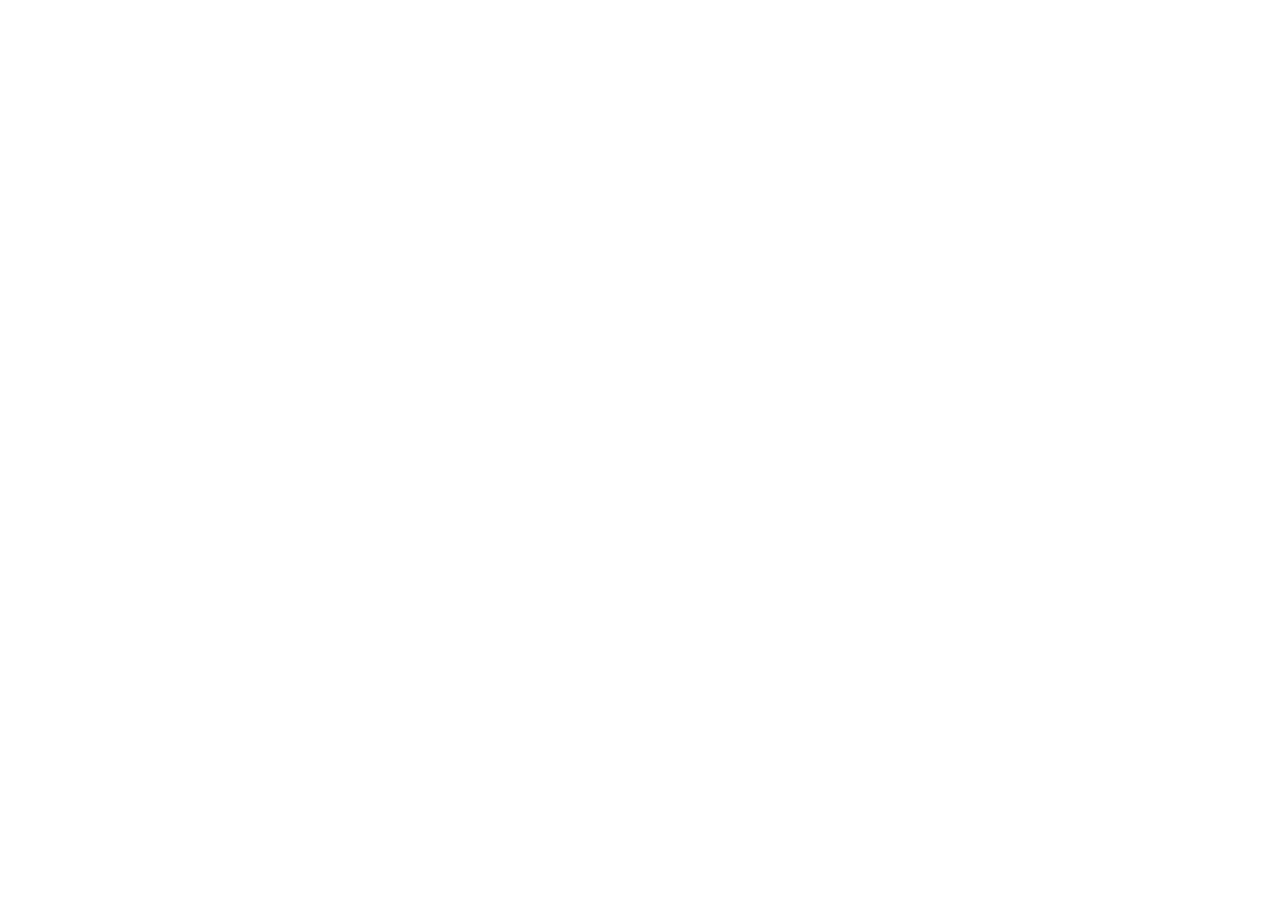
==== commit 3d466ad8: "Forward to nikiandbalazs.github.io The gallery moved to the nikiandbalazs organization. This page se" ====
--- a/index.html
+++ b/index.html
@@ -4,141 +4,24 @@
   <meta charset="utf-8">
   <meta name="viewport" content="width=device-width, initial-scale=1">
   <title>Niki & Balázs</title>
-  <meta name="description" content="Photos from our wedding · Zdjęcia z naszego ślubu · Esküvői képeink">
   <meta name="robots" content="noindex, nofollow">
-  <meta name="theme-color" content="#fafaf8">
-
   <meta property="og:type" content="website">
   <meta property="og:title" content="Niki & Balázs · 28.08.2026">
   <meta property="og:description" content="Photos from our wedding · Zdjęcia z naszego ślubu · Esküvői képeink">
-  <meta property="og:image" content="https://morvaybalazs.github.io/wedding-gallery/assets/share.jpg">
+  <meta property="og:image" content="https://nikiandbalazs.github.io/assets/share.jpg">
   <meta name="twitter:card" content="summary_large_image">
-
-  <link rel="icon" href="assets/favicon.svg" type="image/svg+xml">
-  <!-- The first photo starts loading straight away instead of waiting for photos.json. -->
-  <link rel="preload" as="image" href="photos/framed-bw/large/20.jpg" fetchpriority="high">
-  <link rel="preconnect" href="https://api.fontshare.com" crossorigin>
-  <link rel="preconnect" href="https://cdn.fontshare.com" crossorigin>
-  <!-- Fonts load without holding up the page; until then the Didot/Helvetica fallbacks show. -->
-  <link rel="stylesheet" href="https://api.fontshare.com/v2/css?f[]=boska@300,301,400,401&f[]=switzer@300,400,500&display=swap" media="print" onload="this.media='all'">
-  <!-- Bump ?v= on these three files after changing them, so browsers fetch the new copies. -->
-  <link rel="stylesheet" href="assets/style.css?v=10">
-  <script src="assets/i18n.js?v=10" defer></script>
-  <script src="assets/app.js?v=10" defer></script>
+  <link rel="canonical" href="https://nikiandbalazs.github.io/">
+  <script>
+    // The gallery has moved. Keep the rest of the address: ?lang=pl, #garden, or a photo's path.
+    location.replace("https://nikiandbalazs.github.io" + location.pathname.replace(/^\/wedding-gallery\/?/, "/") + location.search + location.hash);
+  </script>
+  <meta http-equiv="refresh" content="0; url=https://nikiandbalazs.github.io/">
+  <style>
+    body { margin: 0; padding: 48px 16px; background: #fafaf8; color: #121212; font: 16px/1.5 "Helvetica Neue", Arial, sans-serif; text-align: center; }
+    a { color: #6b1c2a; }
+  </style>
 </head>
 <body>
-  <header class="intro" id="top">
-    <div class="meta">
-      <span class="meta-date" data-i18n="date">28 August 2026</span>
-      <div class="langs" id="langs" role="group" data-i18n-aria="language" aria-label="Language"></div>
-      <a href="#download-all" class="meta-link" data-i18n="downloadAllLink">Download all</a>
-    </div>
-    <h1>Niki <em>&amp;</em> Balázs</h1>
-    <svg class="moon" viewBox="0 0 24 24" aria-hidden="true"><path d="M14.5 2.5a9.5 9.5 0 1 0 7 15.9A8 8 0 0 1 14.5 2.5z"/></svg>
-    <p class="lede" data-i18n="lede">Our wedding photos. We’d love to share the day with you.</p>
-    <div class="intro-actions">
-      <button class="play-btn" type="button" data-play="current">
-        <svg viewBox="0 0 24 24" aria-hidden="true"><path class="fill" d="M8 5.5v13l10.5-6.5z"/></svg>
-        <span data-i18n="playSlideshow">Play slideshow</span>
-      </button>
-    </div>
-    <p class="hint" id="hint"></p>
-  </header>
-
-  <section class="highlights" data-i18n-aria="carousel" aria-label="All photos, one at a time">
-    <div class="carousel" id="carousel" tabindex="0"></div>
-    <div class="carousel-nav">
-      <button class="round" id="prev" data-i18n-aria="prev" aria-label="Previous photo">
-        <svg viewBox="0 0 24 24" aria-hidden="true"><path d="M15 5l-7 7 7 7"/></svg>
-      </button>
-      <div class="progress"><span id="progress"></span></div>
-      <span class="count" id="carousel-count"></span>
-      <button class="round" id="next" data-i18n-aria="next" aria-label="Next photo">
-        <svg viewBox="0 0 24 24" aria-hidden="true"><path d="M9 5l7 7-7 7"/></svg>
-      </button>
-    </div>
-    <nav class="chapter-links" data-i18n-aria="chapters" aria-label="Chapters">
-      <a href="#ceremony"><span class="num">i.</span><span data-i18n="ceremony">The ceremony</span></a>
-      <a href="#garden"><span class="num">ii.</span><span data-i18n="garden">In the garden</span></a>
-    </nav>
-  </section>
-
-  <div class="bar">
-    <div class="bar-inner">
-      <span class="bar-label" data-i18n="viewQuestion">How would you like to see them?</span>
-      <div class="controls" data-controls></div>
-    </div>
-  </div>
-
-  <main id="gallery"></main>
-
-  <section class="take-home" id="download-all" hidden>
-    <div class="chapter-head">
-      <h2 data-i18n="downloadHeading">Download all</h2>
-    </div>
-    <p class="note" data-i18n="downloadNote"></p>
-    <div class="take-home-body">
-      <a class="zip-main" id="zip-main">
-        <img id="zip-main-img" alt="" loading="lazy">
-        <span class="zip-main-text">
-          <span class="take-home-lede" id="download-lede"></span>
-          <span class="zip-go">
-            <svg viewBox="0 0 24 24" aria-hidden="true"><path d="M12 4v11m-5-5 5 5 5-5M5 20h14"/></svg>
-            <span data-i18n="downloadAllPhotos">Download all photos</span>
-          </span>
-          <span class="zip-meta" id="zip-main-meta"></span>
-        </span>
-      </a>
-      <div class="zip-others">
-        <p class="other-label" data-i18n="otherVersions">Other versions</p>
-        <div class="zip-list" id="zip-list"></div>
-      </div>
-    </div>
-  </section>
-
-  <footer class="outro">
-    <svg class="moon" viewBox="0 0 24 24" aria-hidden="true"><path d="M14.5 2.5a9.5 9.5 0 1 0 7 15.9A8 8 0 0 1 14.5 2.5z"/></svg>
-    <p class="sign"><span data-i18n="signOff">With love,</span><br>Niki <em>&amp;</em> Balázs</p>
-    <div class="outro-actions">
-      <button class="play-btn" type="button" data-play="start">
-        <svg viewBox="0 0 24 24" aria-hidden="true"><path class="fill" d="M8 5.5v13l10.5-6.5z"/></svg>
-        <span data-i18n="playSlideshow">Play slideshow</span>
-      </button>
-      <a class="play-btn" href="#top">
-        <svg viewBox="0 0 24 24" aria-hidden="true"><path d="M12 19V6m-6 6 6-6 6 6"/></svg>
-        <span data-i18n="toTop">Back to the top</span>
-      </a>
-    </div>
-  </footer>
-
-  <dialog class="viewer" id="viewer" data-i18n-aria="viewer" aria-label="Photo viewer">
-    <div class="viewer-top">
-      <span class="count" id="viewer-count"></span>
-      <button class="text-btn play" id="play" type="button" aria-pressed="false">
-        <svg class="icon-play" viewBox="0 0 24 24" aria-hidden="true"><path class="fill" d="M8 5.5v13l10.5-6.5z"/></svg>
-        <svg class="icon-pause" viewBox="0 0 24 24" aria-hidden="true"><path class="fill" d="M7 5h3.5v14H7zM13.5 5H17v14h-3.5z"/></svg>
-        <span id="play-label"></span>
-      </button>
-      <button class="text-btn" id="close" type="button"><span data-i18n="close">Close</span>
-        <svg viewBox="0 0 24 24" aria-hidden="true"><path d="M6 6l12 12M18 6 6 18"/></svg>
-      </button>
-    </div>
-    <div class="viewer-controls controls" data-controls></div>
-    <div class="viewer-stage" id="stage"></div>
-    <div class="viewer-bottom">
-      <button class="round big" id="viewer-prev" data-i18n-aria="prev" aria-label="Previous photo">
-        <svg viewBox="0 0 24 24" aria-hidden="true"><path d="M15 5l-7 7 7 7"/></svg>
-      </button>
-      <button class="download" id="download" type="button">
-        <svg viewBox="0 0 24 24" aria-hidden="true"><path d="M12 4v11m-5-5 5 5 5-5M5 20h14"/></svg>
-        <span data-i18n="downloadPhoto">Save photo</span>
-      </button>
-      <button class="round big" id="viewer-next" data-i18n-aria="next" aria-label="Next photo">
-        <svg viewBox="0 0 24 24" aria-hidden="true"><path d="M9 5l7 7-7 7"/></svg>
-      </button>
-    </div>
-  </dialog>
-
-  <div class="toast" id="toast" role="status" aria-live="polite"></div>
+  <p>Our photos have moved to <a href="https://nikiandbalazs.github.io/">nikiandbalazs.github.io</a></p>
 </body>
 </html>
